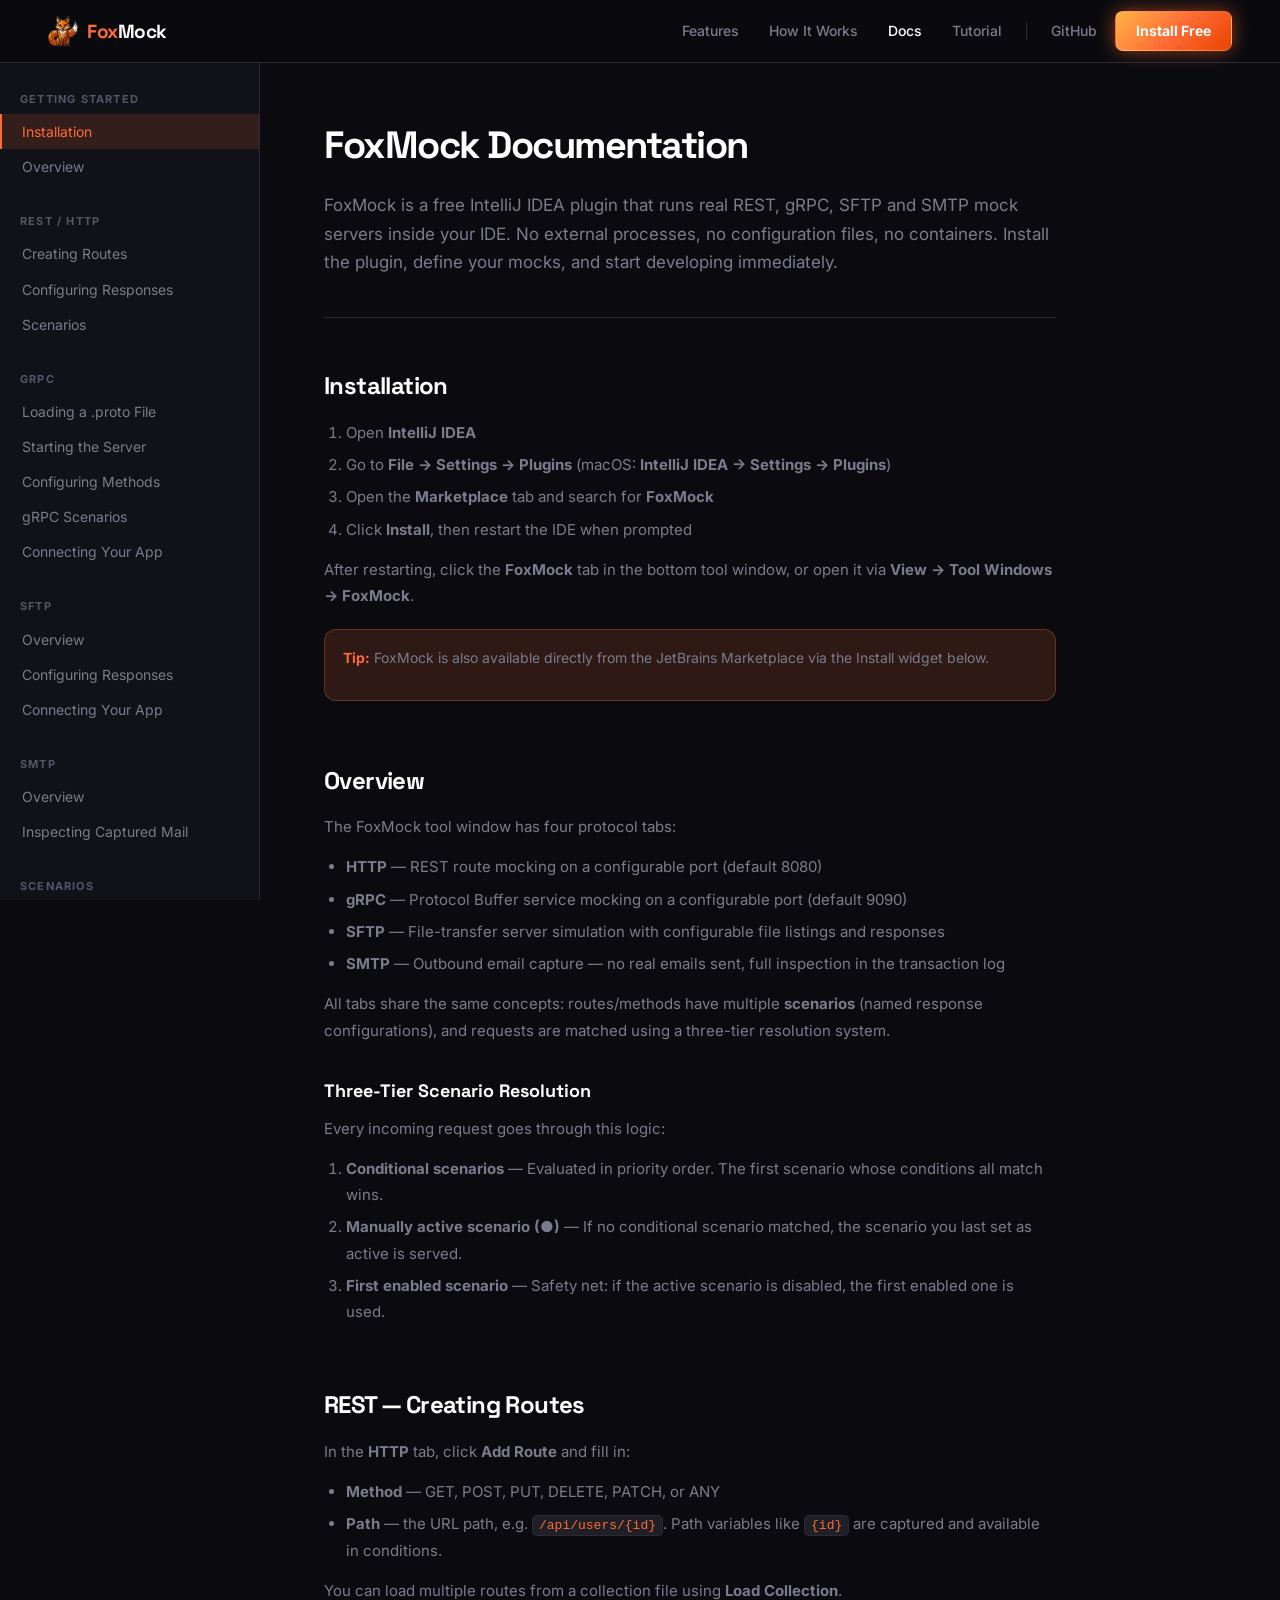
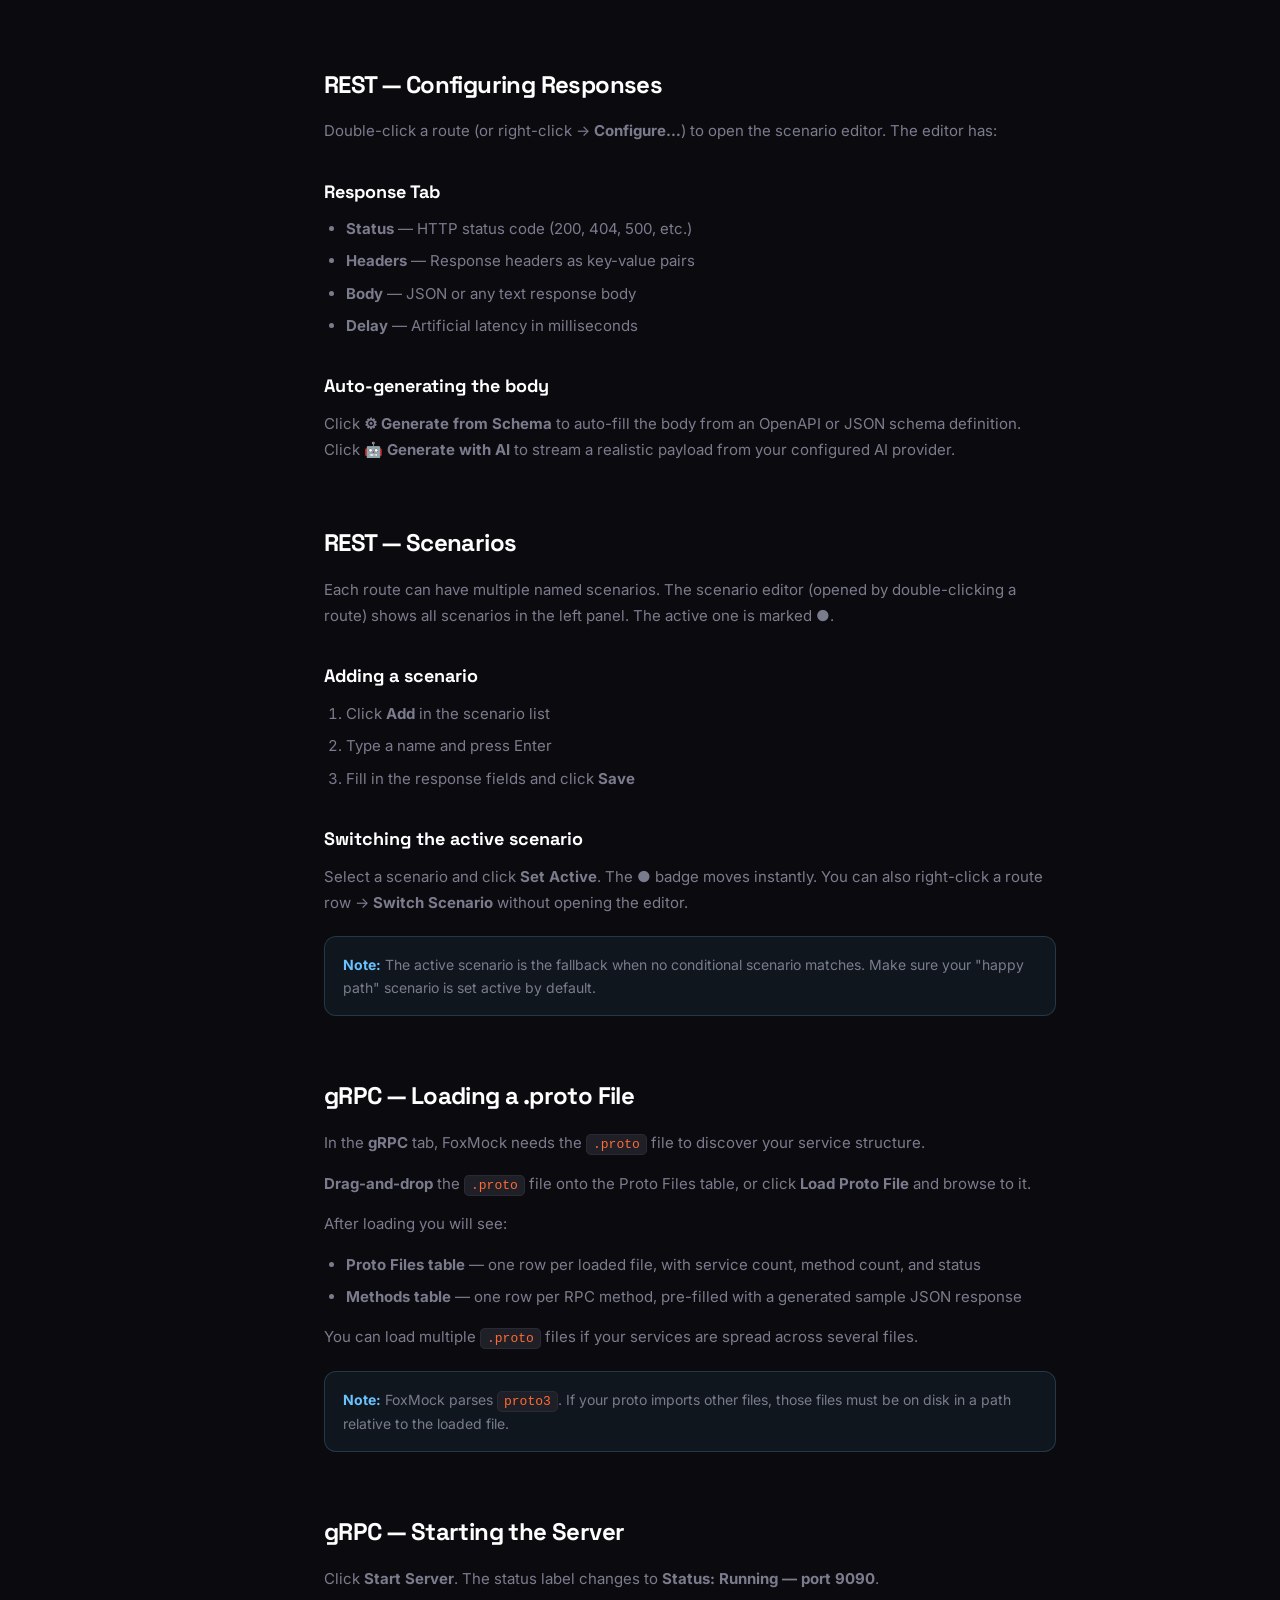
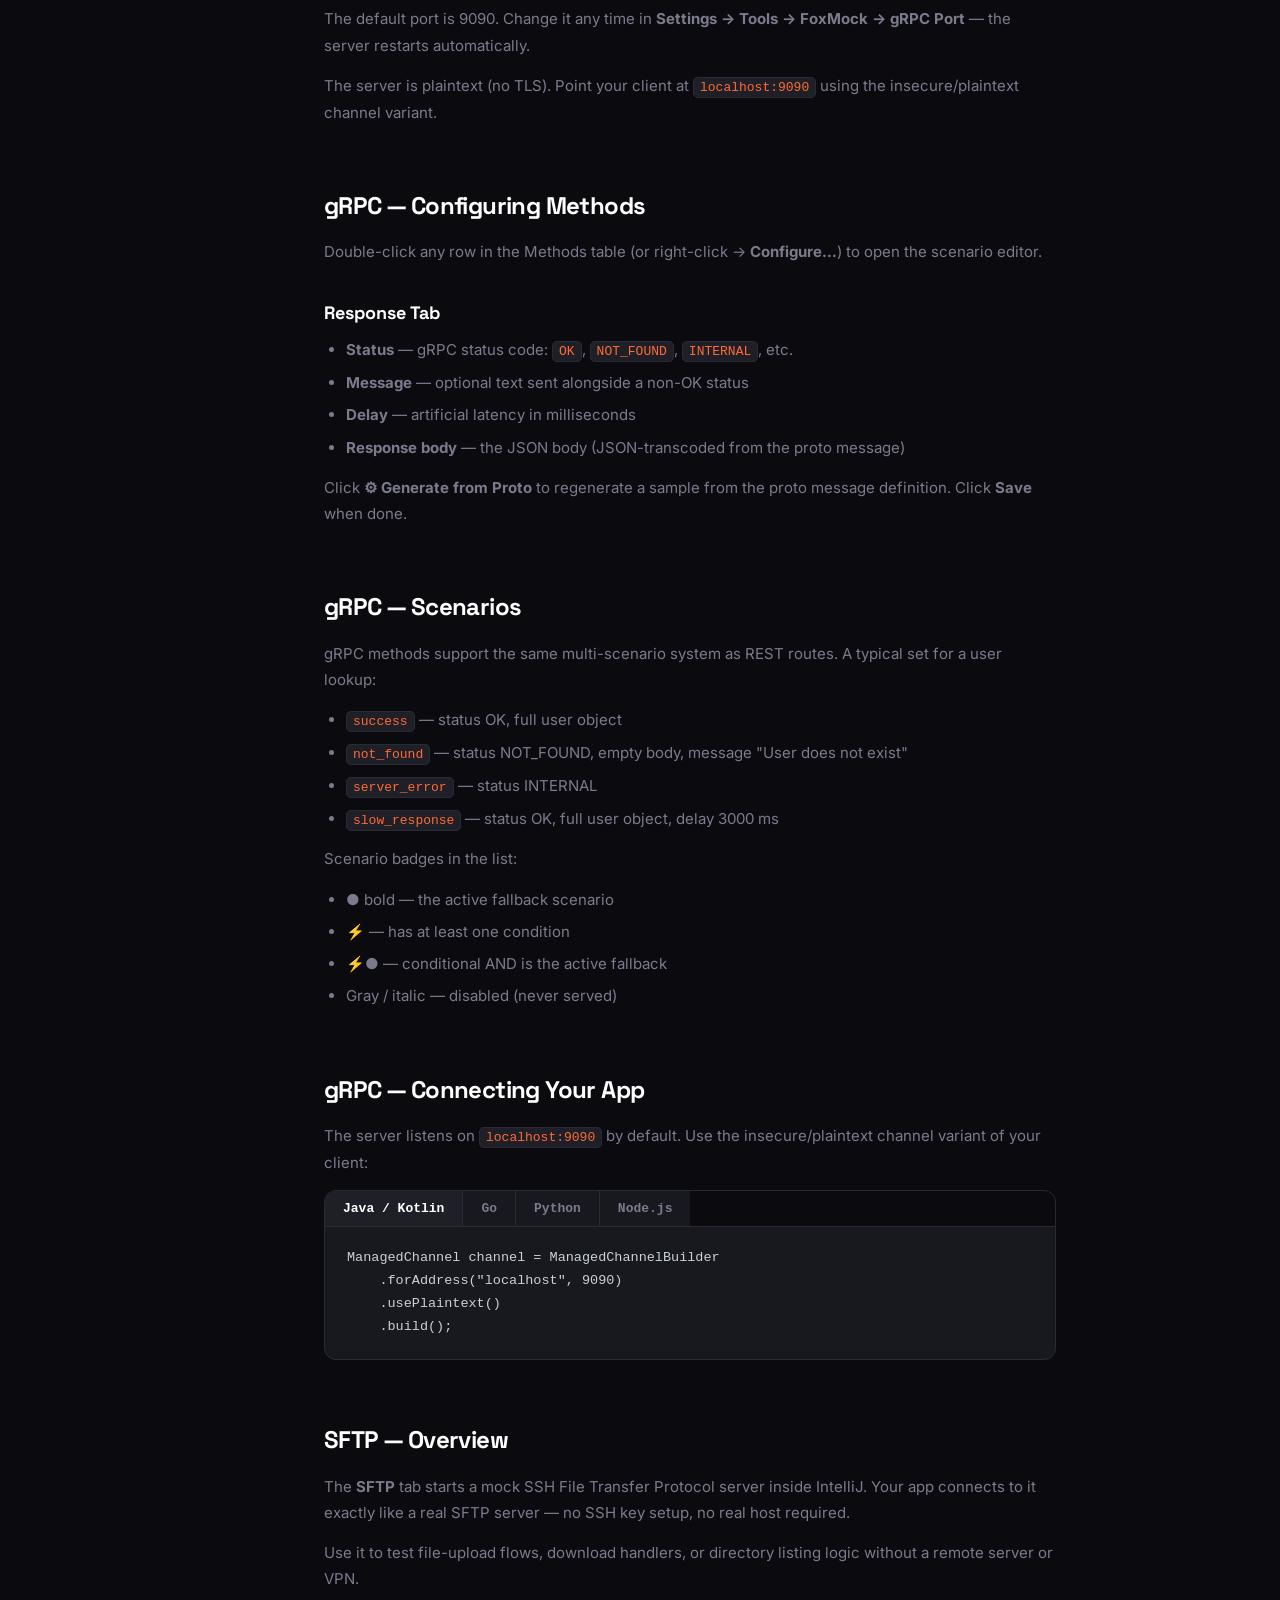
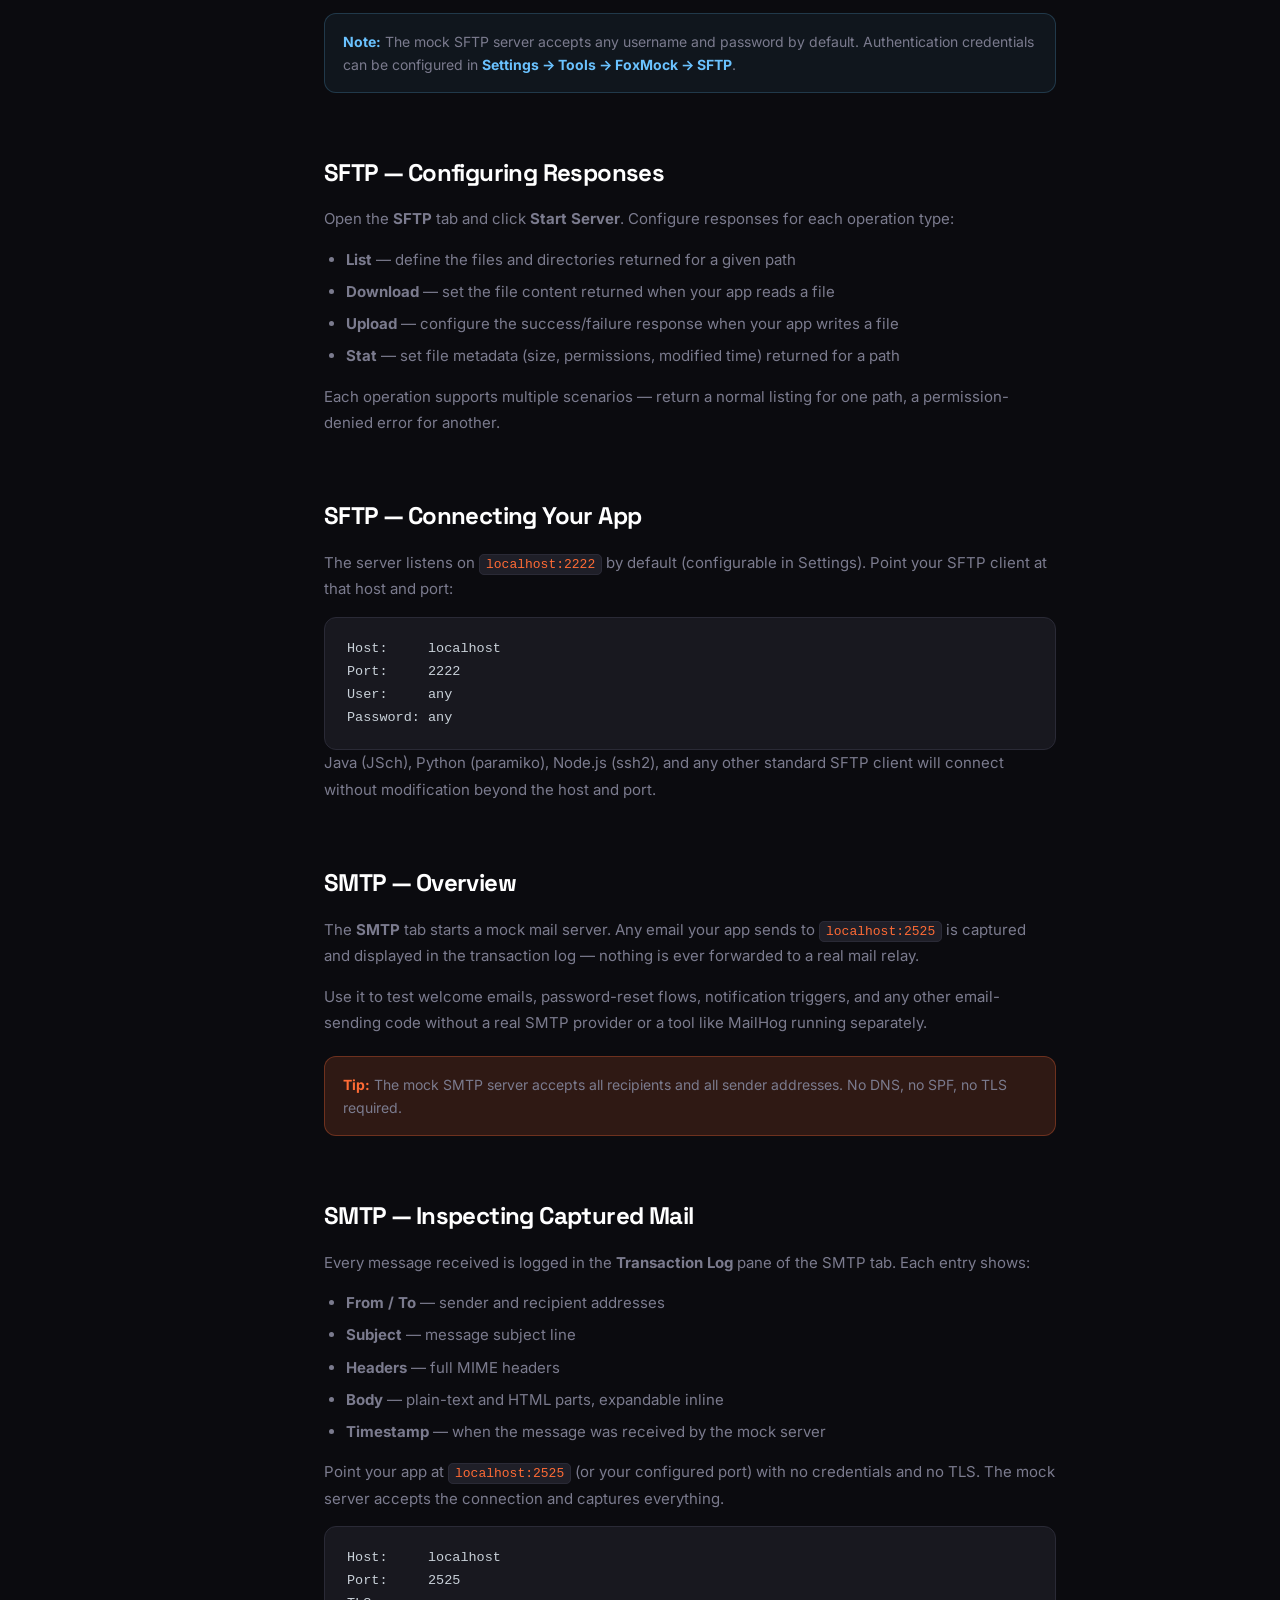
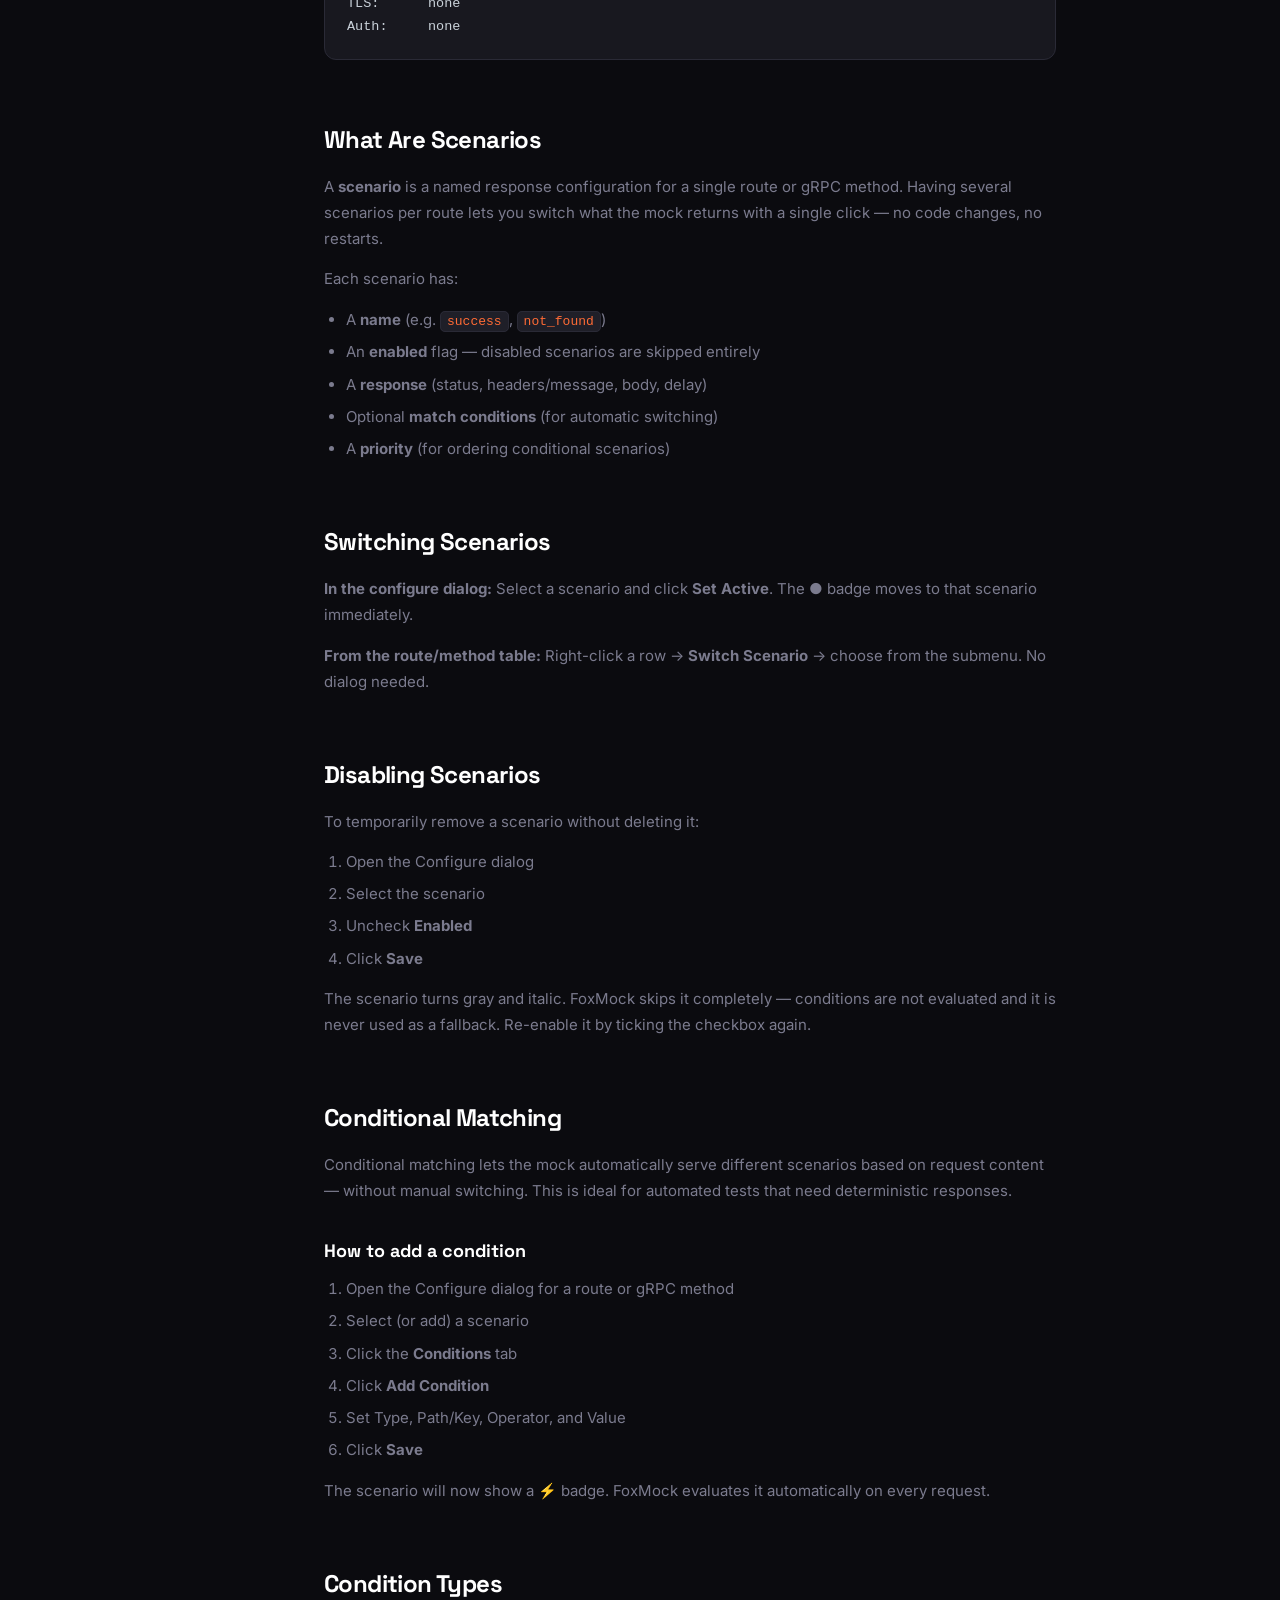
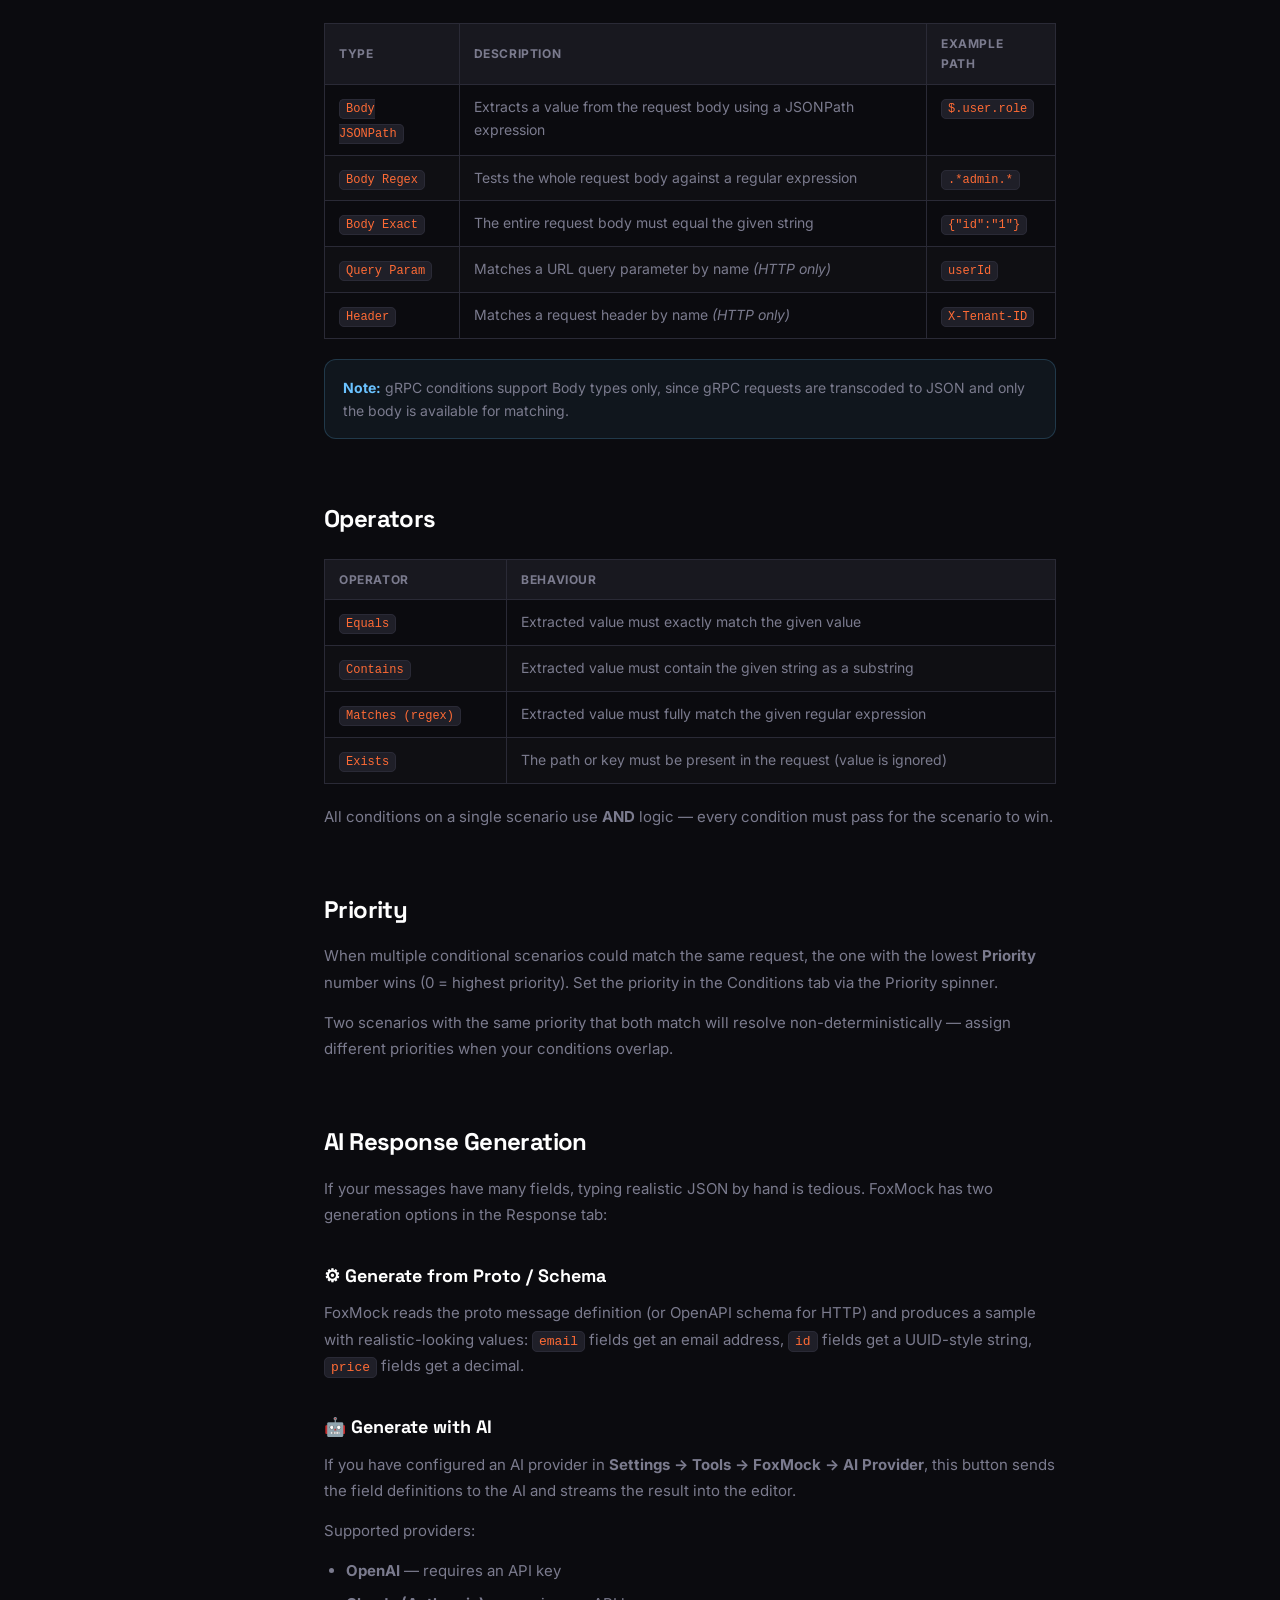
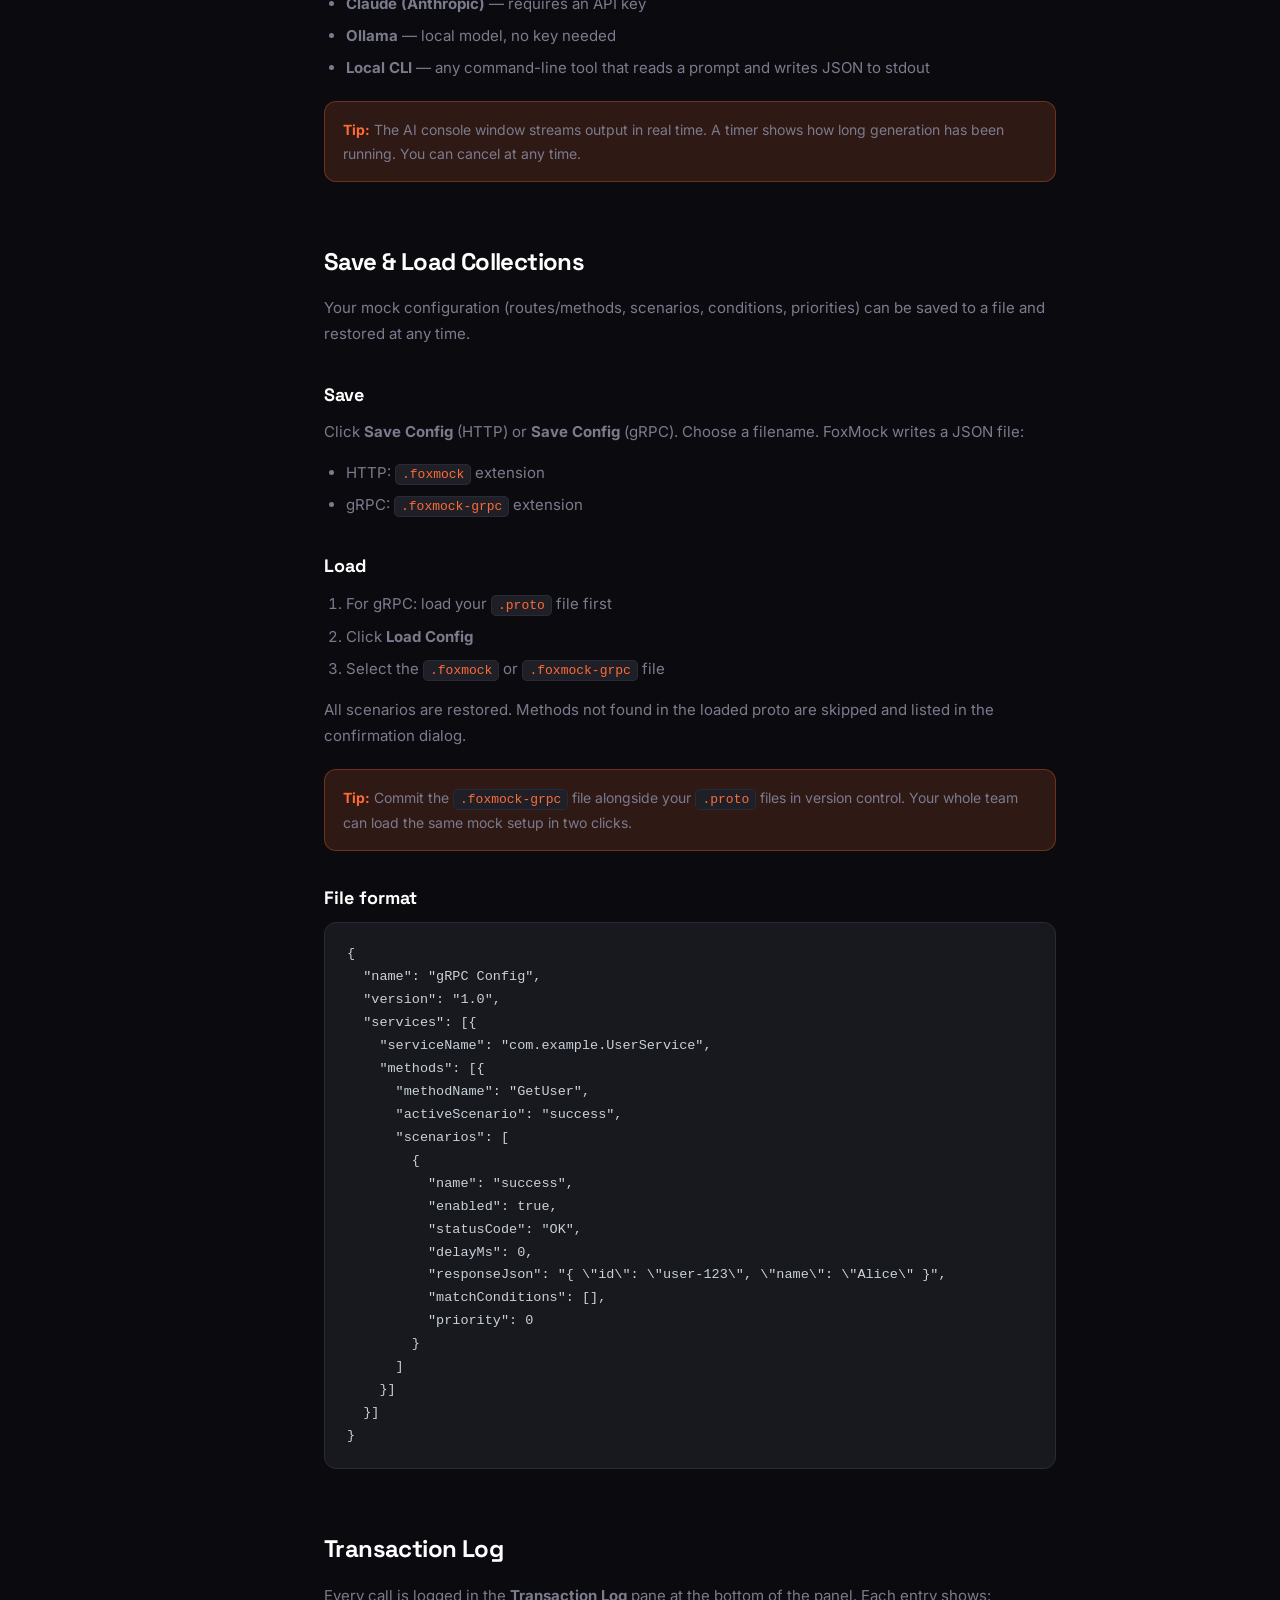
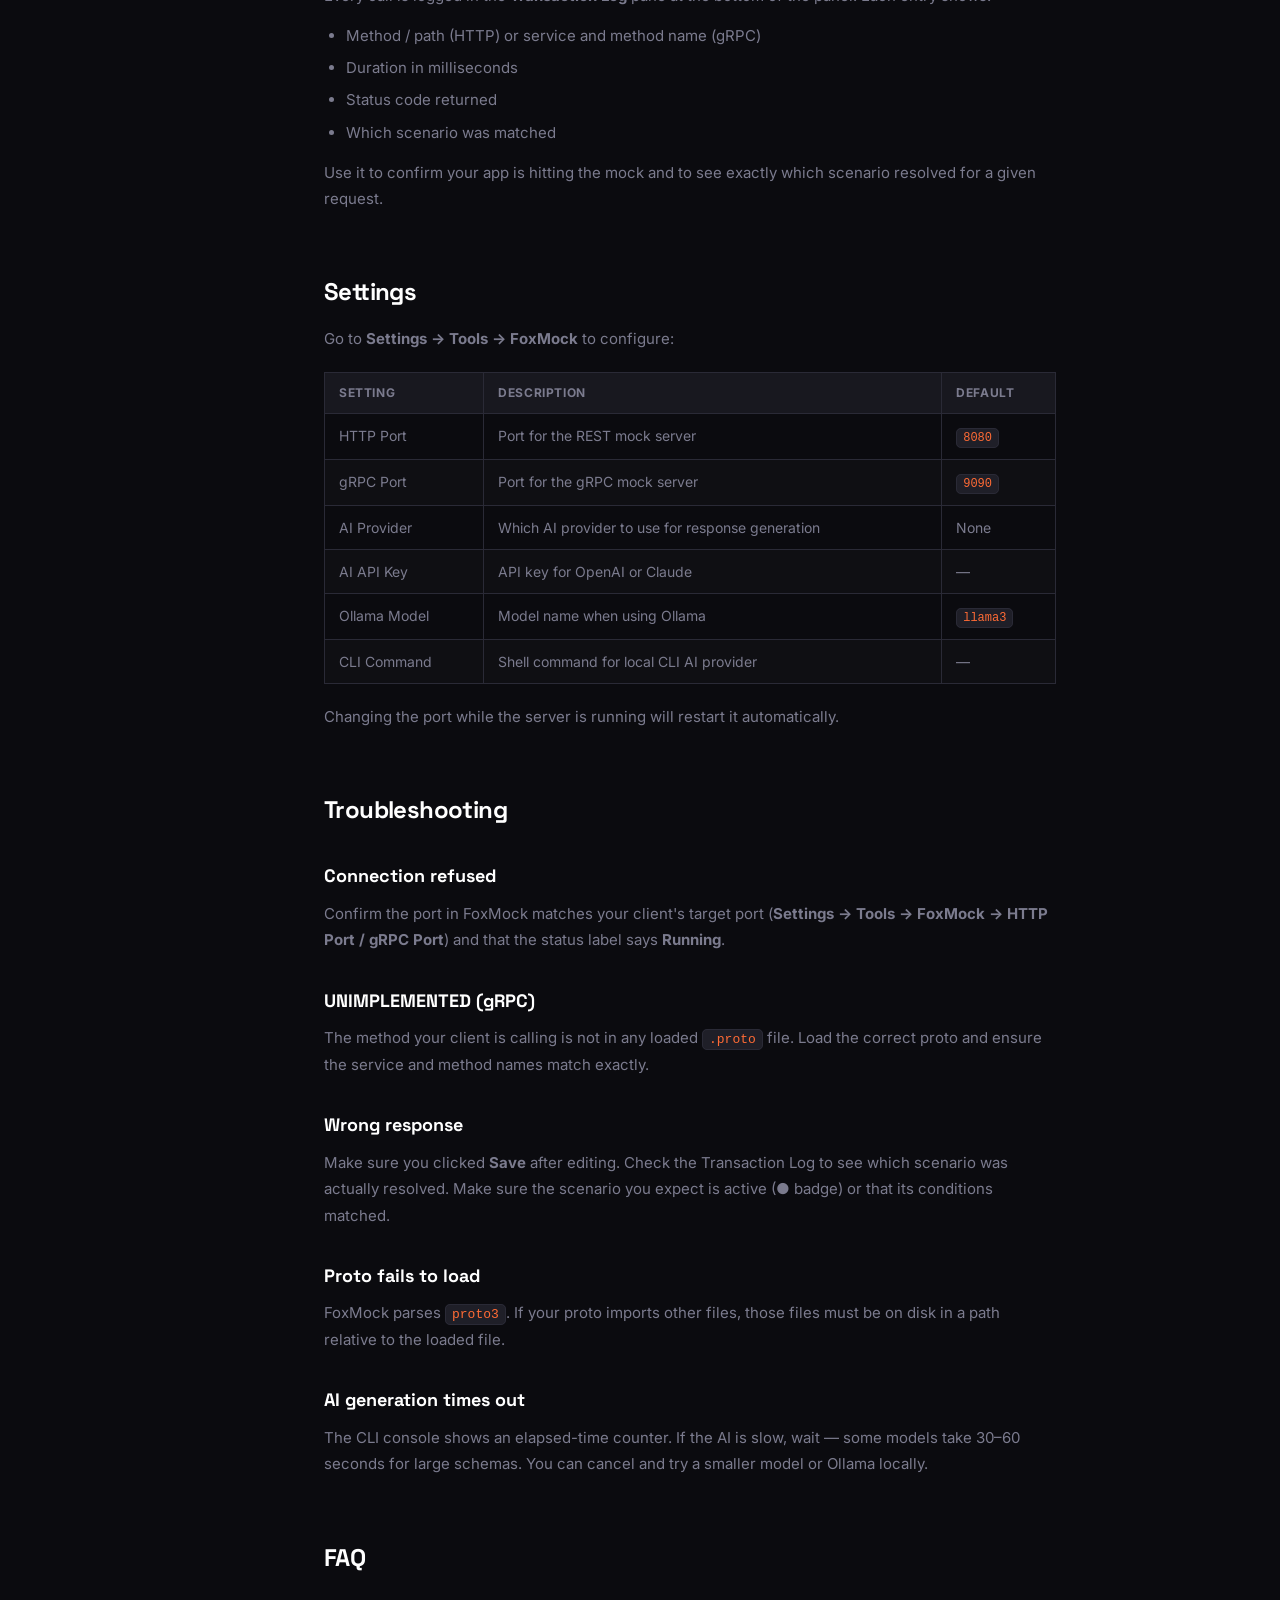
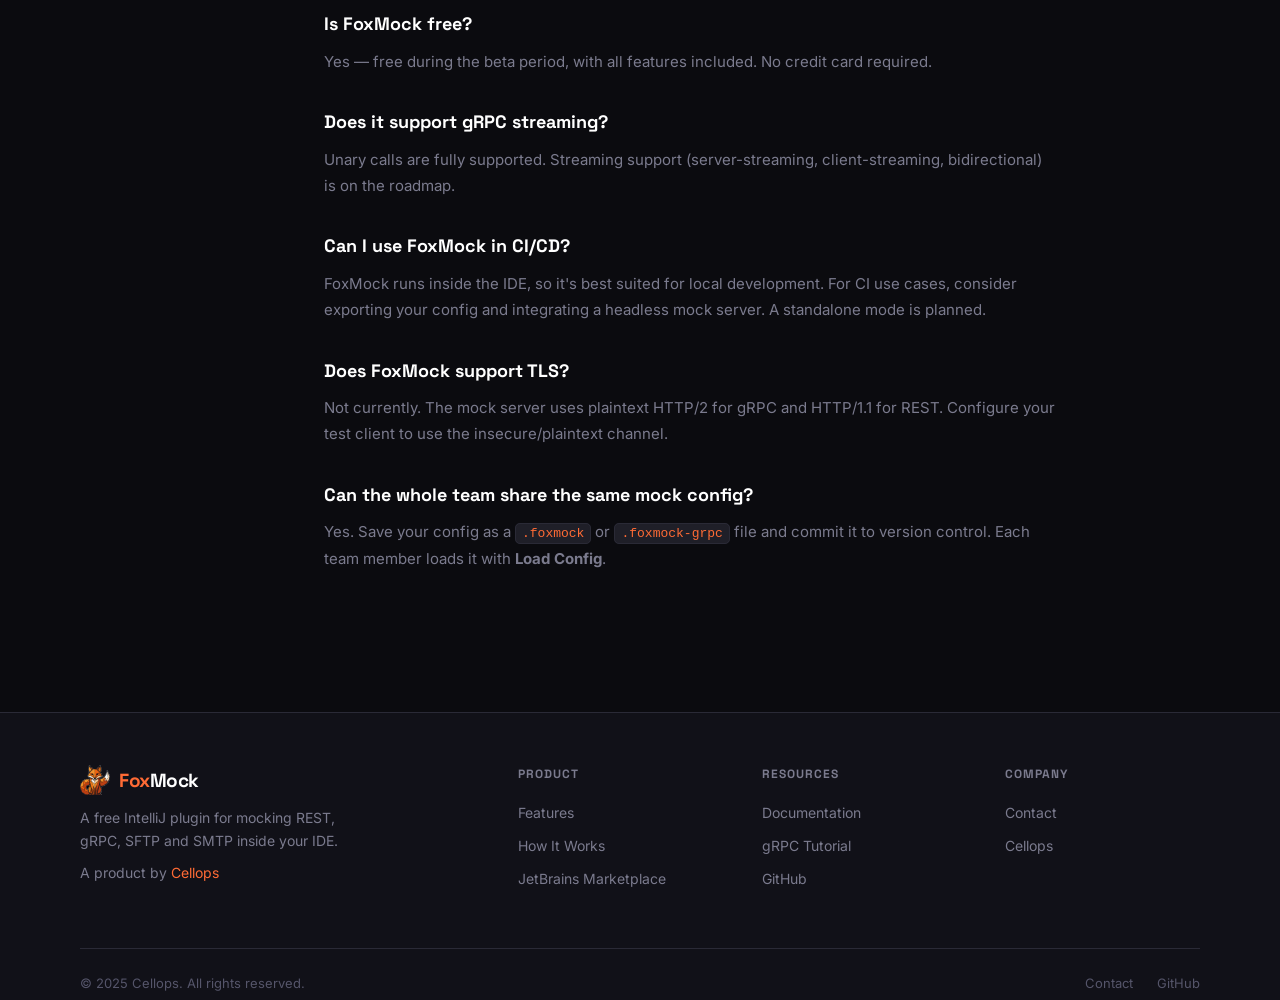
==== docs/docs.html @ c3206ee2 "Index.html" ====
<!DOCTYPE html>
<html lang="en">
<head>
  <meta charset="UTF-8" />
  <meta name="viewport" content="width=device-width, initial-scale=1.0" />
  <title>Documentation — FoxMock</title>
  <meta name="description" content="FoxMock documentation: REST, gRPC, SFTP and SMTP mocking, scenarios, conditional matching, AI generation, and save/load collections." />
  <link rel="preconnect" href="https://fonts.googleapis.com" />
  <link rel="preconnect" href="https://fonts.gstatic.com" crossorigin />
  <link href="https://fonts.googleapis.com/css2?family=Inter:ital,opsz,wght@0,14..32,400;0,14..32,500;0,14..32,600;0,14..32,700;0,14..32,800&family=Space+Grotesk:wght@500;600;700&display=swap" rel="stylesheet" />
  <!-- Canonical -->
  <link rel="canonical" href="https://fox-mock.com/docs.html" />

  <!-- Open Graph -->
  <meta property="og:type" content="website" />
  <meta property="og:site_name" content="FoxMock" />
  <meta property="og:title" content="Documentation — FoxMock" />
  <meta property="og:description" content="FoxMock documentation: REST, gRPC, SFTP and SMTP mocking, scenarios, conditional matching, AI generation, and save/load collections." />
  <meta property="og:url" content="https://fox-mock.com/docs.html" />
  <meta property="og:image" content="https://fox-mock.com/og-image.png" />
  <meta property="og:image:width" content="1200" />
  <meta property="og:image:height" content="630" />
  <meta property="og:image:alt" content="FoxMock Documentation" />

  <!-- Twitter Card -->
  <meta name="twitter:card" content="summary_large_image" />
  <meta name="twitter:title" content="Documentation — FoxMock" />
  <meta name="twitter:description" content="FoxMock documentation: REST, gRPC, SFTP and SMTP mocking, scenarios, conditional matching, AI generation, and save/load collections." />
  <meta name="twitter:image" content="https://fox-mock.com/og-image.png" />

  <!-- Extra SEO -->
  <meta name="robots" content="index, follow" />
  <meta name="author" content="Cellops" />
  <meta name="theme-color" content="#0B0B0F" />

  <!-- JSON-LD: WebPage + BreadcrumbList -->
  <script type="application/ld+json">
  {
    "@context": "https://schema.org",
    "@type": "WebPage",
    "name": "FoxMock Documentation",
    "url": "https://fox-mock.com/docs.html",
    "description": "FoxMock documentation: REST, gRPC, SFTP and SMTP mocking inside IntelliJ IDEA.",
    "breadcrumb": {
      "@type": "BreadcrumbList",
      "itemListElement": [
        { "@type": "ListItem", "position": 1, "name": "Home", "item": "https://fox-mock.com/" },
        { "@type": "ListItem", "position": 2, "name": "Documentation", "item": "https://fox-mock.com/docs.html" }
      ]
    }
  }
  </script>

  <link rel="stylesheet" href="style.css" />
  <script src="https://plugins.jetbrains.com/assets/scripts/mp-widget.js"></script>
</head>

<body>

<!-- NAVIGATION -->
<nav>
  <div class="nav-inner">
    <a href="index.html" class="logo">
      <img src="foxmock-logo.svg" alt="FoxMock" class="logo-icon" />
      <span class="logo-wordmark"><span class="logo-fox">Fox</span><span class="logo-mock">Mock</span></span>
    </a>
    <div class="nav-links">
      <a href="index.html#features">Features</a>
      <a href="index.html#how-it-works">How It Works</a>
      <a href="docs.html" class="active">Docs</a>
      <a href="tutorial.html">Tutorial</a>
      <div class="nav-sep"></div>
      <a href="https://github.com/YOUR_GITHUB/foxmock" target="_blank">GitHub</a>
      <a href="https://plugins.jetbrains.com/plugin/31488" target="_blank" class="btn-nav">Install Free</a>
    </div>
    <button class="nav-mobile-btn" id="nav-mobile-btn" aria-label="Open menu" aria-expanded="false">
      <span class="hamburger-line"></span>
      <span class="hamburger-line"></span>
      <span class="hamburger-line"></span>
    </button>
  </div>
  <div class="nav-mobile-menu" id="nav-mobile-menu">
    <a href="index.html#features">Features</a>
    <a href="index.html#how-it-works">How It Works</a>
    <a href="docs.html" class="active">Docs</a>
    <a href="tutorial.html">Tutorial</a>
    <a href="https://github.com/YOUR_GITHUB/foxmock" target="_blank">GitHub</a>
    <a href="https://plugins.jetbrains.com/plugin/31488" target="_blank" class="btn-mobile-install">Install Free</a>
  </div>
</nav>

<!-- DOCS LAYOUT -->
<div class="docs-layout">

  <!-- SIDEBAR -->
  <aside class="docs-sidebar">
    <div class="sidebar-group">
      <div class="sidebar-group-label">Getting Started</div>
      <a href="#installation" class="active">Installation</a>
      <a href="#overview">Overview</a>
    </div>

    <div class="sidebar-group">
      <div class="sidebar-group-label">REST / HTTP</div>
      <a href="#rest-create">Creating Routes</a>
      <a href="#rest-response">Configuring Responses</a>
      <a href="#rest-scenarios">Scenarios</a>
    </div>

    <div class="sidebar-group">
      <div class="sidebar-group-label">gRPC</div>
      <a href="#grpc-proto">Loading a .proto File</a>
      <a href="#grpc-server">Starting the Server</a>
      <a href="#grpc-configure">Configuring Methods</a>
      <a href="#grpc-scenarios">gRPC Scenarios</a>
      <a href="#grpc-connect">Connecting Your App</a>
    </div>

    <div class="sidebar-group">
      <div class="sidebar-group-label">SFTP</div>
      <a href="#sftp-overview">Overview</a>
      <a href="#sftp-configure">Configuring Responses</a>
      <a href="#sftp-connect">Connecting Your App</a>
    </div>

    <div class="sidebar-group">
      <div class="sidebar-group-label">SMTP</div>
      <a href="#smtp-overview">Overview</a>
      <a href="#smtp-inspect">Inspecting Captured Mail</a>
    </div>

    <div class="sidebar-group">
      <div class="sidebar-group-label">Scenarios</div>
      <a href="#scenarios">What Are Scenarios</a>
      <a href="#scenarios-switch">Switching Scenarios</a>
      <a href="#scenarios-disable">Disabling Scenarios</a>
    </div>

    <div class="sidebar-group">
      <div class="sidebar-group-label">Conditions</div>
      <a href="#conditions">Conditional Matching</a>
      <a href="#conditions-types">Condition Types</a>
      <a href="#conditions-operators">Operators</a>
      <a href="#conditions-priority">Priority</a>
    </div>

    <div class="sidebar-group">
      <div class="sidebar-group-label">Advanced</div>
      <a href="#ai-generation">AI Response Generation</a>
      <a href="#collections">Save &amp; Load Collections</a>
      <a href="#transaction-log">Transaction Log</a>
      <a href="#settings">Settings</a>
    </div>

    <div class="sidebar-group">
      <div class="sidebar-group-label">Reference</div>
      <a href="#troubleshooting">Troubleshooting</a>
      <a href="#faq">FAQ</a>
    </div>
  </aside>

  <!-- CONTENT -->
  <main class="docs-content">

    <h1>FoxMock Documentation</h1>
    <p class="doc-intro">
      FoxMock is a free IntelliJ IDEA plugin that runs real REST, gRPC, SFTP and SMTP mock servers inside your IDE.
      No external processes, no configuration files, no containers.
      Install the plugin, define your mocks, and start developing immediately.
    </p>

    <!-- ── INSTALLATION ───────────────────────────────────────── -->
    <div id="installation" class="doc-section">
      <h2>Installation</h2>

      <ol>
        <li>Open <strong>IntelliJ IDEA</strong></li>
        <li>Go to <strong>File → Settings → Plugins</strong> (macOS: <strong>IntelliJ IDEA → Settings → Plugins</strong>)</li>
        <li>Open the <strong>Marketplace</strong> tab and search for <strong>FoxMock</strong></li>
        <li>Click <strong>Install</strong>, then restart the IDE when prompted</li>
      </ol>

      <p>After restarting, click the <strong>FoxMock</strong> tab in the bottom tool window, or open it via <strong>View → Tool Windows → FoxMock</strong>.</p>

      <div class="tip-box">
        <strong>Tip:</strong> FoxMock is also available directly from the JetBrains Marketplace via the Install widget below.
        <div style="margin-top:14px;"><div id="docs-install-widget"></div></div>
      </div>
    </div>

    <!-- ── OVERVIEW ───────────────────────────────────────────── -->
    <div id="overview" class="doc-section">
      <h2>Overview</h2>
      <p>The FoxMock tool window has four protocol tabs:</p>
      <ul>
        <li><strong>HTTP</strong> — REST route mocking on a configurable port (default 8080)</li>
        <li><strong>gRPC</strong> — Protocol Buffer service mocking on a configurable port (default 9090)</li>
        <li><strong>SFTP</strong> — File-transfer server simulation with configurable file listings and responses</li>
        <li><strong>SMTP</strong> — Outbound email capture — no real emails sent, full inspection in the transaction log</li>
      </ul>
      <p>All tabs share the same concepts: routes/methods have multiple <strong>scenarios</strong> (named response configurations), and requests are matched using a three-tier resolution system.</p>

      <h3>Three-Tier Scenario Resolution</h3>
      <p>Every incoming request goes through this logic:</p>
      <ol>
        <li><strong>Conditional scenarios</strong> — Evaluated in priority order. The first scenario whose conditions all match wins.</li>
        <li><strong>Manually active scenario (●)</strong> — If no conditional scenario matched, the scenario you last set as active is served.</li>
        <li><strong>First enabled scenario</strong> — Safety net: if the active scenario is disabled, the first enabled one is used.</li>
      </ol>
    </div>

    <!-- ── REST: CREATING ROUTES ─────────────────────────────── -->
    <div id="rest-create" class="doc-section">
      <h2>REST — Creating Routes</h2>
      <p>In the <strong>HTTP</strong> tab, click <strong>Add Route</strong> and fill in:</p>
      <ul>
        <li><strong>Method</strong> — GET, POST, PUT, DELETE, PATCH, or ANY</li>
        <li><strong>Path</strong> — the URL path, e.g. <code>/api/users/{id}</code>. Path variables like <code>{id}</code> are captured and available in conditions.</li>
      </ul>
      <p>You can load multiple routes from a collection file using <strong>Load Collection</strong>.</p>
    </div>

    <!-- ── REST: RESPONSES ───────────────────────────────────── -->
    <div id="rest-response" class="doc-section">
      <h2>REST — Configuring Responses</h2>
      <p>Double-click a route (or right-click → <strong>Configure…</strong>) to open the scenario editor. The editor has:</p>

      <h3>Response Tab</h3>
      <ul>
        <li><strong>Status</strong> — HTTP status code (200, 404, 500, etc.)</li>
        <li><strong>Headers</strong> — Response headers as key-value pairs</li>
        <li><strong>Body</strong> — JSON or any text response body</li>
        <li><strong>Delay</strong> — Artificial latency in milliseconds</li>
      </ul>

      <h3>Auto-generating the body</h3>
      <p>
        Click <strong>⚙ Generate from Schema</strong> to auto-fill the body from an OpenAPI or JSON schema definition.
        Click <strong>🤖 Generate with AI</strong> to stream a realistic payload from your configured AI provider.
      </p>
    </div>

    <!-- ── REST: SCENARIOS ───────────────────────────────────── -->
    <div id="rest-scenarios" class="doc-section">
      <h2>REST — Scenarios</h2>
      <p>
        Each route can have multiple named scenarios. The scenario editor (opened by double-clicking a route) shows
        all scenarios in the left panel. The active one is marked <strong>●</strong>.
      </p>

      <h3>Adding a scenario</h3>
      <ol>
        <li>Click <strong>Add</strong> in the scenario list</li>
        <li>Type a name and press Enter</li>
        <li>Fill in the response fields and click <strong>Save</strong></li>
      </ol>

      <h3>Switching the active scenario</h3>
      <p>Select a scenario and click <strong>Set Active</strong>. The <strong>●</strong> badge moves instantly.
      You can also right-click a route row → <strong>Switch Scenario</strong> without opening the editor.</p>

      <div class="note-box">
        <strong>Note:</strong> The active scenario is the fallback when no conditional scenario matches.
        Make sure your "happy path" scenario is set active by default.
      </div>
    </div>

    <!-- ── gRPC: LOADING PROTO ───────────────────────────────── -->
    <div id="grpc-proto" class="doc-section">
      <h2>gRPC — Loading a .proto File</h2>
      <p>In the <strong>gRPC</strong> tab, FoxMock needs the <code>.proto</code> file to discover your service structure.</p>
      <p><strong>Drag-and-drop</strong> the <code>.proto</code> file onto the Proto Files table, or click <strong>Load Proto File</strong> and browse to it.</p>
      <p>After loading you will see:</p>
      <ul>
        <li><strong>Proto Files table</strong> — one row per loaded file, with service count, method count, and status</li>
        <li><strong>Methods table</strong> — one row per RPC method, pre-filled with a generated sample JSON response</li>
      </ul>
      <p>You can load multiple <code>.proto</code> files if your services are spread across several files.</p>

      <div class="note-box">
        <strong>Note:</strong> FoxMock parses <code>proto3</code>. If your proto imports other files, those files must be on disk in a path relative to the loaded file.
      </div>
    </div>

    <!-- ── gRPC: SERVER ──────────────────────────────────────── -->
    <div id="grpc-server" class="doc-section">
      <h2>gRPC — Starting the Server</h2>
      <p>Click <strong>Start Server</strong>. The status label changes to <strong>Status: Running — port 9090</strong>.</p>
      <p>The default port is 9090. Change it any time in <strong>Settings → Tools → FoxMock → gRPC Port</strong> — the server restarts automatically.</p>
      <p>The server is plaintext (no TLS). Point your client at <code>localhost:9090</code> using the insecure/plaintext channel variant.</p>
    </div>

    <!-- ── gRPC: CONFIGURE ───────────────────────────────────── -->
    <div id="grpc-configure" class="doc-section">
      <h2>gRPC — Configuring Methods</h2>
      <p>Double-click any row in the Methods table (or right-click → <strong>Configure…</strong>) to open the scenario editor.</p>

      <h3>Response Tab</h3>
      <ul>
        <li><strong>Status</strong> — gRPC status code: <code>OK</code>, <code>NOT_FOUND</code>, <code>INTERNAL</code>, etc.</li>
        <li><strong>Message</strong> — optional text sent alongside a non-OK status</li>
        <li><strong>Delay</strong> — artificial latency in milliseconds</li>
        <li><strong>Response body</strong> — the JSON body (JSON-transcoded from the proto message)</li>
      </ul>

      <p>Click <strong>⚙ Generate from Proto</strong> to regenerate a sample from the proto message definition. Click <strong>Save</strong> when done.</p>
    </div>

    <!-- ── gRPC: SCENARIOS ───────────────────────────────────── -->
    <div id="grpc-scenarios" class="doc-section">
      <h2>gRPC — Scenarios</h2>
      <p>gRPC methods support the same multi-scenario system as REST routes. A typical set for a user lookup:</p>
      <ul>
        <li><code>success</code> — status OK, full user object</li>
        <li><code>not_found</code> — status NOT_FOUND, empty body, message "User does not exist"</li>
        <li><code>server_error</code> — status INTERNAL</li>
        <li><code>slow_response</code> — status OK, full user object, delay 3000 ms</li>
      </ul>

      <p>Scenario badges in the list:</p>
      <ul>
        <li><strong>●</strong> bold — the active fallback scenario</li>
        <li><strong>⚡</strong> — has at least one condition</li>
        <li><strong>⚡●</strong> — conditional AND is the active fallback</li>
        <li>Gray / italic — disabled (never served)</li>
      </ul>
    </div>

    <!-- ── gRPC: CONNECT ─────────────────────────────────────── -->
    <div id="grpc-connect" class="doc-section">
      <h2>gRPC — Connecting Your App</h2>
      <p>The server listens on <code>localhost:9090</code> by default. Use the insecure/plaintext channel variant of your client:</p>

      <div class="tabs">
        <button class="tab-btn active" onclick="switchTab(event, 'tab-java')">Java / Kotlin</button>
        <button class="tab-btn" onclick="switchTab(event, 'tab-go')">Go</button>
        <button class="tab-btn" onclick="switchTab(event, 'tab-python')">Python</button>
        <button class="tab-btn" onclick="switchTab(event, 'tab-node')">Node.js</button>
      </div>

      <div id="tab-java" class="tab-panel active">
<pre>ManagedChannel channel = ManagedChannelBuilder
    .forAddress("localhost", 9090)
    .usePlaintext()
    .build();</pre>
      </div>
      <div id="tab-go" class="tab-panel">
<pre>conn, _ := grpc.Dial("localhost:9090", grpc.WithInsecure())</pre>
      </div>
      <div id="tab-python" class="tab-panel">
<pre>channel = grpc.insecure_channel("localhost:9090")</pre>
      </div>
      <div id="tab-node" class="tab-panel">
<pre>const client = new UserServiceClient(
  "localhost:9090",
  grpc.credentials.createInsecure()
);</pre>
      </div>
    </div>

    <!-- ── SFTP: OVERVIEW ────────────────────────────────────── -->
    <div id="sftp-overview" class="doc-section">
      <h2>SFTP — Overview</h2>
      <p>The <strong>SFTP</strong> tab starts a mock SSH File Transfer Protocol server inside IntelliJ. Your app connects to it exactly like a real SFTP server — no SSH key setup, no real host required.</p>
      <p>Use it to test file-upload flows, download handlers, or directory listing logic without a remote server or VPN.</p>
      <div class="note-box">
        <strong>Note:</strong> The mock SFTP server accepts any username and password by default. Authentication credentials can be configured in <strong>Settings → Tools → FoxMock → SFTP</strong>.
      </div>
    </div>

    <!-- ── SFTP: CONFIGURING RESPONSES ───────────────────────── -->
    <div id="sftp-configure" class="doc-section">
      <h2>SFTP — Configuring Responses</h2>
      <p>Open the <strong>SFTP</strong> tab and click <strong>Start Server</strong>. Configure responses for each operation type:</p>
      <ul>
        <li><strong>List</strong> — define the files and directories returned for a given path</li>
        <li><strong>Download</strong> — set the file content returned when your app reads a file</li>
        <li><strong>Upload</strong> — configure the success/failure response when your app writes a file</li>
        <li><strong>Stat</strong> — set file metadata (size, permissions, modified time) returned for a path</li>
      </ul>
      <p>Each operation supports multiple scenarios — return a normal listing for one path, a permission-denied error for another.</p>
    </div>

    <!-- ── SFTP: CONNECTING ───────────────────────────────────── -->
    <div id="sftp-connect" class="doc-section">
      <h2>SFTP — Connecting Your App</h2>
      <p>The server listens on <code>localhost:2222</code> by default (configurable in Settings). Point your SFTP client at that host and port:</p>
      <pre>Host:     localhost
Port:     2222
User:     any
Password: any</pre>
      <p>Java (JSch), Python (paramiko), Node.js (ssh2), and any other standard SFTP client will connect without modification beyond the host and port.</p>
    </div>

    <!-- ── SMTP: OVERVIEW ─────────────────────────────────────── -->
    <div id="smtp-overview" class="doc-section">
      <h2>SMTP — Overview</h2>
      <p>The <strong>SMTP</strong> tab starts a mock mail server. Any email your app sends to <code>localhost:2525</code> is captured and displayed in the transaction log — nothing is ever forwarded to a real mail relay.</p>
      <p>Use it to test welcome emails, password-reset flows, notification triggers, and any other email-sending code without a real SMTP provider or a tool like MailHog running separately.</p>
      <div class="tip-box">
        <strong>Tip:</strong> The mock SMTP server accepts all recipients and all sender addresses. No DNS, no SPF, no TLS required.
      </div>
    </div>

    <!-- ── SMTP: INSPECTING MAIL ─────────────────────────────── -->
    <div id="smtp-inspect" class="doc-section">
      <h2>SMTP — Inspecting Captured Mail</h2>
      <p>Every message received is logged in the <strong>Transaction Log</strong> pane of the SMTP tab. Each entry shows:</p>
      <ul>
        <li><strong>From / To</strong> — sender and recipient addresses</li>
        <li><strong>Subject</strong> — message subject line</li>
        <li><strong>Headers</strong> — full MIME headers</li>
        <li><strong>Body</strong> — plain-text and HTML parts, expandable inline</li>
        <li><strong>Timestamp</strong> — when the message was received by the mock server</li>
      </ul>
      <p>Point your app at <code>localhost:2525</code> (or your configured port) with no credentials and no TLS. The mock server accepts the connection and captures everything.</p>
      <pre>Host:     localhost
Port:     2525
TLS:      none
Auth:     none</pre>
    </div>

    <!-- ── SCENARIOS ─────────────────────────────────────────── -->
    <div id="scenarios" class="doc-section">
      <h2>What Are Scenarios</h2>
      <p>
        A <strong>scenario</strong> is a named response configuration for a single route or gRPC method.
        Having several scenarios per route lets you switch what the mock returns with a single click —
        no code changes, no restarts.
      </p>
      <p>Each scenario has:</p>
      <ul>
        <li>A <strong>name</strong> (e.g. <code>success</code>, <code>not_found</code>)</li>
        <li>An <strong>enabled</strong> flag — disabled scenarios are skipped entirely</li>
        <li>A <strong>response</strong> (status, headers/message, body, delay)</li>
        <li>Optional <strong>match conditions</strong> (for automatic switching)</li>
        <li>A <strong>priority</strong> (for ordering conditional scenarios)</li>
      </ul>
    </div>

    <!-- ── SCENARIOS: SWITCH ─────────────────────────────────── -->
    <div id="scenarios-switch" class="doc-section">
      <h2>Switching Scenarios</h2>
      <p>
        <strong>In the configure dialog:</strong> Select a scenario and click <strong>Set Active</strong>.
        The <strong>●</strong> badge moves to that scenario immediately.
      </p>
      <p>
        <strong>From the route/method table:</strong> Right-click a row → <strong>Switch Scenario</strong>
        → choose from the submenu. No dialog needed.
      </p>
    </div>

    <!-- ── SCENARIOS: DISABLE ────────────────────────────────── -->
    <div id="scenarios-disable" class="doc-section">
      <h2>Disabling Scenarios</h2>
      <p>To temporarily remove a scenario without deleting it:</p>
      <ol>
        <li>Open the Configure dialog</li>
        <li>Select the scenario</li>
        <li>Uncheck <strong>Enabled</strong></li>
        <li>Click <strong>Save</strong></li>
      </ol>
      <p>The scenario turns gray and italic. FoxMock skips it completely — conditions are not evaluated and it
      is never used as a fallback. Re-enable it by ticking the checkbox again.</p>
    </div>

    <!-- ── CONDITIONS ────────────────────────────────────────── -->
    <div id="conditions" class="doc-section">
      <h2>Conditional Matching</h2>
      <p>
        Conditional matching lets the mock automatically serve different scenarios based on request content —
        without manual switching. This is ideal for automated tests that need deterministic responses.
      </p>

      <h3>How to add a condition</h3>
      <ol>
        <li>Open the Configure dialog for a route or gRPC method</li>
        <li>Select (or add) a scenario</li>
        <li>Click the <strong>Conditions</strong> tab</li>
        <li>Click <strong>Add Condition</strong></li>
        <li>Set Type, Path/Key, Operator, and Value</li>
        <li>Click <strong>Save</strong></li>
      </ol>

      <p>The scenario will now show a <strong>⚡</strong> badge. FoxMock evaluates it automatically on every request.</p>
    </div>

    <!-- ── CONDITIONS: TYPES ─────────────────────────────────── -->
    <div id="conditions-types" class="doc-section">
      <h2>Condition Types</h2>

      <table class="doc-table">
        <thead>
          <tr><th>Type</th><th>Description</th><th>Example path</th></tr>
        </thead>
        <tbody>
          <tr>
            <td><code>Body JSONPath</code></td>
            <td>Extracts a value from the request body using a JSONPath expression</td>
            <td><code>$.user.role</code></td>
          </tr>
          <tr>
            <td><code>Body Regex</code></td>
            <td>Tests the whole request body against a regular expression</td>
            <td><code>.*admin.*</code></td>
          </tr>
          <tr>
            <td><code>Body Exact</code></td>
            <td>The entire request body must equal the given string</td>
            <td><code>{"id":"1"}</code></td>
          </tr>
          <tr>
            <td><code>Query Param</code></td>
            <td>Matches a URL query parameter by name <em>(HTTP only)</em></td>
            <td><code>userId</code></td>
          </tr>
          <tr>
            <td><code>Header</code></td>
            <td>Matches a request header by name <em>(HTTP only)</em></td>
            <td><code>X-Tenant-ID</code></td>
          </tr>
        </tbody>
      </table>

      <div class="note-box">
        <strong>Note:</strong> gRPC conditions support Body types only, since gRPC requests are transcoded to JSON and only the body is available for matching.
      </div>
    </div>

    <!-- ── CONDITIONS: OPERATORS ─────────────────────────────── -->
    <div id="conditions-operators" class="doc-section">
      <h2>Operators</h2>

      <table class="doc-table">
        <thead>
          <tr><th>Operator</th><th>Behaviour</th></tr>
        </thead>
        <tbody>
          <tr><td><code>Equals</code></td><td>Extracted value must exactly match the given value</td></tr>
          <tr><td><code>Contains</code></td><td>Extracted value must contain the given string as a substring</td></tr>
          <tr><td><code>Matches (regex)</code></td><td>Extracted value must fully match the given regular expression</td></tr>
          <tr><td><code>Exists</code></td><td>The path or key must be present in the request (value is ignored)</td></tr>
        </tbody>
      </table>

      <p>All conditions on a single scenario use <strong>AND</strong> logic — every condition must pass for the scenario to win.</p>
    </div>

    <!-- ── CONDITIONS: PRIORITY ──────────────────────────────── -->
    <div id="conditions-priority" class="doc-section">
      <h2>Priority</h2>
      <p>
        When multiple conditional scenarios could match the same request, the one with the lowest <strong>Priority</strong>
        number wins (0 = highest priority). Set the priority in the Conditions tab via the Priority spinner.
      </p>
      <p>
        Two scenarios with the same priority that both match will resolve non-deterministically —
        assign different priorities when your conditions overlap.
      </p>
    </div>

    <!-- ── AI GENERATION ─────────────────────────────────────── -->
    <div id="ai-generation" class="doc-section">
      <h2>AI Response Generation</h2>
      <p>If your messages have many fields, typing realistic JSON by hand is tedious. FoxMock has two generation options in the Response tab:</p>

      <h3>⚙ Generate from Proto / Schema</h3>
      <p>FoxMock reads the proto message definition (or OpenAPI schema for HTTP) and produces a sample with realistic-looking values: <code>email</code> fields get an email address, <code>id</code> fields get a UUID-style string, <code>price</code> fields get a decimal.</p>

      <h3>🤖 Generate with AI</h3>
      <p>If you have configured an AI provider in <strong>Settings → Tools → FoxMock → AI Provider</strong>, this button sends the field definitions to the AI and streams the result into the editor.</p>

      <p>Supported providers:</p>
      <ul>
        <li><strong>OpenAI</strong> — requires an API key</li>
        <li><strong>Claude (Anthropic)</strong> — requires an API key</li>
        <li><strong>Ollama</strong> — local model, no key needed</li>
        <li><strong>Local CLI</strong> — any command-line tool that reads a prompt and writes JSON to stdout</li>
      </ul>

      <div class="tip-box">
        <strong>Tip:</strong> The AI console window streams output in real time. A timer shows how long generation has been running. You can cancel at any time.
      </div>
    </div>

    <!-- ── COLLECTIONS ────────────────────────────────────────── -->
    <div id="collections" class="doc-section">
      <h2>Save &amp; Load Collections</h2>
      <p>Your mock configuration (routes/methods, scenarios, conditions, priorities) can be saved to a file and restored at any time.</p>

      <h3>Save</h3>
      <p>Click <strong>Save Config</strong> (HTTP) or <strong>Save Config</strong> (gRPC). Choose a filename. FoxMock writes a JSON file:</p>
      <ul>
        <li>HTTP: <code>.foxmock</code> extension</li>
        <li>gRPC: <code>.foxmock-grpc</code> extension</li>
      </ul>

      <h3>Load</h3>
      <ol>
        <li>For gRPC: load your <code>.proto</code> file first</li>
        <li>Click <strong>Load Config</strong></li>
        <li>Select the <code>.foxmock</code> or <code>.foxmock-grpc</code> file</li>
      </ol>
      <p>All scenarios are restored. Methods not found in the loaded proto are skipped and listed in the confirmation dialog.</p>

      <div class="tip-box">
        <strong>Tip:</strong> Commit the <code>.foxmock-grpc</code> file alongside your <code>.proto</code> files in version control. Your whole team can load the same mock setup in two clicks.
      </div>

      <h3>File format</h3>
<pre>{
  "name": "gRPC Config",
  "version": "1.0",
  "services": [{
    "serviceName": "com.example.UserService",
    "methods": [{
      "methodName": "GetUser",
      "activeScenario": "success",
      "scenarios": [
        {
          "name": "success",
          "enabled": true,
          "statusCode": "OK",
          "delayMs": 0,
          "responseJson": "{ \"id\": \"user-123\", \"name\": \"Alice\" }",
          "matchConditions": [],
          "priority": 0
        }
      ]
    }]
  }]
}</pre>
    </div>

    <!-- ── TRANSACTION LOG ────────────────────────────────────── -->
    <div id="transaction-log" class="doc-section">
      <h2>Transaction Log</h2>
      <p>
        Every call is logged in the <strong>Transaction Log</strong> pane at the bottom of the panel.
        Each entry shows:
      </p>
      <ul>
        <li>Method / path (HTTP) or service and method name (gRPC)</li>
        <li>Duration in milliseconds</li>
        <li>Status code returned</li>
        <li>Which scenario was matched</li>
      </ul>
      <p>Use it to confirm your app is hitting the mock and to see exactly which scenario resolved for a given request.</p>
    </div>

    <!-- ── SETTINGS ──────────────────────────────────────────── -->
    <div id="settings" class="doc-section">
      <h2>Settings</h2>
      <p>Go to <strong>Settings → Tools → FoxMock</strong> to configure:</p>

      <table class="doc-table">
        <thead>
          <tr><th>Setting</th><th>Description</th><th>Default</th></tr>
        </thead>
        <tbody>
          <tr>
            <td>HTTP Port</td>
            <td>Port for the REST mock server</td>
            <td><code>8080</code></td>
          </tr>
          <tr>
            <td>gRPC Port</td>
            <td>Port for the gRPC mock server</td>
            <td><code>9090</code></td>
          </tr>
          <tr>
            <td>AI Provider</td>
            <td>Which AI provider to use for response generation</td>
            <td>None</td>
          </tr>
          <tr>
            <td>AI API Key</td>
            <td>API key for OpenAI or Claude</td>
            <td>—</td>
          </tr>
          <tr>
            <td>Ollama Model</td>
            <td>Model name when using Ollama</td>
            <td><code>llama3</code></td>
          </tr>
          <tr>
            <td>CLI Command</td>
            <td>Shell command for local CLI AI provider</td>
            <td>—</td>
          </tr>
        </tbody>
      </table>

      <p>Changing the port while the server is running will restart it automatically.</p>
    </div>

    <!-- ── TROUBLESHOOTING ───────────────────────────────────── -->
    <div id="troubleshooting" class="doc-section">
      <h2>Troubleshooting</h2>

      <h3>Connection refused</h3>
      <p>Confirm the port in FoxMock matches your client's target port (<strong>Settings → Tools → FoxMock → HTTP Port / gRPC Port</strong>) and that the status label says <strong>Running</strong>.</p>

      <h3>UNIMPLEMENTED (gRPC)</h3>
      <p>The method your client is calling is not in any loaded <code>.proto</code> file. Load the correct proto and ensure the service and method names match exactly.</p>

      <h3>Wrong response</h3>
      <p>Make sure you clicked <strong>Save</strong> after editing. Check the Transaction Log to see which scenario was actually resolved. Make sure the scenario you expect is active (● badge) or that its conditions matched.</p>

      <h3>Proto fails to load</h3>
      <p>FoxMock parses <code>proto3</code>. If your proto imports other files, those files must be on disk in a path relative to the loaded file.</p>

      <h3>AI generation times out</h3>
      <p>The CLI console shows an elapsed-time counter. If the AI is slow, wait — some models take 30–60 seconds for large schemas. You can cancel and try a smaller model or Ollama locally.</p>
    </div>

    <!-- ── FAQ ───────────────────────────────────────────────── -->
    <div id="faq" class="doc-section">
      <h2>FAQ</h2>

      <h3>Is FoxMock free?</h3>
      <p>Yes — free during the beta period, with all features included. No credit card required.</p>

      <h3>Does it support gRPC streaming?</h3>
      <p>Unary calls are fully supported. Streaming support (server-streaming, client-streaming, bidirectional) is on the roadmap.</p>

      <h3>Can I use FoxMock in CI/CD?</h3>
      <p>FoxMock runs inside the IDE, so it's best suited for local development. For CI use cases, consider exporting your config and integrating a headless mock server. A standalone mode is planned.</p>

      <h3>Does FoxMock support TLS?</h3>
      <p>Not currently. The mock server uses plaintext HTTP/2 for gRPC and HTTP/1.1 for REST. Configure your test client to use the insecure/plaintext channel.</p>

      <h3>Can the whole team share the same mock config?</h3>
      <p>Yes. Save your config as a <code>.foxmock</code> or <code>.foxmock-grpc</code> file and commit it to version control. Each team member loads it with <strong>Load Config</strong>.</p>
    </div>

  </main>
</div>

<!-- FOOTER -->
<footer>
  <div class="footer-grid">
    <div class="footer-brand">
      <a href="index.html" class="logo">
        <img src="foxmock-logo.svg" alt="FoxMock" class="logo-icon" />
        <span class="logo-wordmark"><span class="logo-fox">Fox</span><span class="logo-mock">Mock</span></span>
      </a>
      <p>A free IntelliJ plugin for mocking REST, gRPC, SFTP and SMTP inside your IDE.</p>
      <p style="margin-top:10px;">A product by <a href="https://cellops.com" target="_blank">Cellops</a></p>
    </div>
    <div class="footer-col">
      <h4>Product</h4>
      <a href="index.html#features">Features</a>
      <a href="index.html#how-it-works">How It Works</a>
      <a href="https://plugins.jetbrains.com/plugin/31488" target="_blank">JetBrains Marketplace</a>
    </div>
    <div class="footer-col">
      <h4>Resources</h4>
      <a href="docs.html">Documentation</a>
      <a href="tutorial.html">gRPC Tutorial</a>
      <a href="https://github.com/YOUR_GITHUB/foxmock" target="_blank">GitHub</a>
    </div>
    <div class="footer-col">
      <h4>Company</h4>
      <a href="mailto:hello@fox-mock.com">Contact</a>
      <a href="https://cellops.com" target="_blank">Cellops</a>
    </div>
  </div>
  <div class="footer-bottom">
    <p>© 2025 Cellops. All rights reserved.</p>
    <div class="footer-bottom-links">
      <a href="mailto:hello@fox-mock.com">Contact</a>
      <a href="https://github.com/YOUR_GITHUB/foxmock" target="_blank">GitHub</a>
    </div>
  </div>
</footer>

<script>
  // Mobile nav toggle
  (function () {
    const btn = document.getElementById('nav-mobile-btn');
    const menu = document.getElementById('nav-mobile-menu');
    if (!btn || !menu) return;
    btn.addEventListener('click', () => {
      const open = menu.classList.toggle('open');
      btn.classList.toggle('open', open);
      btn.setAttribute('aria-expanded', open);
      btn.setAttribute('aria-label', open ? 'Close menu' : 'Open menu');
    });
    document.addEventListener('click', e => {
      if (!btn.contains(e.target) && !menu.contains(e.target)) {
        menu.classList.remove('open');
        btn.classList.remove('open');
        btn.setAttribute('aria-expanded', 'false');
        btn.setAttribute('aria-label', 'Open menu');
      }
    });
    menu.querySelectorAll('a').forEach(a => a.addEventListener('click', () => {
      menu.classList.remove('open');
      btn.classList.remove('open');
      btn.setAttribute('aria-expanded', 'false');
      btn.setAttribute('aria-label', 'Open menu');
    }));
  })();

  // JetBrains install widget in docs
  MarketplaceWidget.setupMarketplaceWidget('install', 31488, '#docs-install-widget');

  // Tab switching for code examples
  function switchTab(event, panelId) {
    const wrapper = event.target.closest('.doc-section') || event.target.closest('.article-wrap');
    // de-activate all tabs and panels in this section
    document.querySelectorAll('.tab-btn').forEach(b => b.classList.remove('active'));
    document.querySelectorAll('.tab-panel').forEach(p => p.classList.remove('active'));
    event.target.classList.add('active');
    document.getElementById(panelId).classList.add('active');
  }

  // Sidebar active link sync on scroll
  const sections = document.querySelectorAll('.doc-section');
  const sidebarLinks = document.querySelectorAll('.sidebar-group a');

  const observer = new IntersectionObserver(entries => {
    entries.forEach(entry => {
      if (entry.isIntersecting) {
        sidebarLinks.forEach(link => {
          link.classList.toggle('active', link.getAttribute('href') === '#' + entry.target.id);
        });
      }
    });
  }, { rootMargin: '-62px 0px -70% 0px' });

  sections.forEach(s => observer.observe(s));
</script>

</body>
</html>
---- docs/style.css ----
/* ================================
   RESET AND CUSTOM PROPERTIES
================================ */
*, *::before, *::after {
  margin: 0;
  padding: 0;
  box-sizing: border-box;
}

:root {
  --orange:       #FF6B35;
  --orange-dark:  #E55A25;
  --orange-glow:  rgba(255, 107, 53, 0.15);
  --orange-border:rgba(255, 107, 53, 0.30);

  --dark:   #0B0B0F;
  --dark-2: #111118;
  --dark-3: #18181F;
  --dark-4: #1F1F28;
  --dark-5: #26262F;

  --text:       #E2E2EC;
  --text-muted: #7B7B8E;
  --text-dim:   #55556A;
  --border:     #2A2A36;
  --border-2:   #363645;
  --white:      #FFFFFF;

  --radius:   12px;
  --radius-lg:20px;
  --radius-sm:8px;

  --font:         'Inter', -apple-system, BlinkMacSystemFont, 'Segoe UI', sans-serif;
  --font-display: 'Space Grotesk', 'Inter', sans-serif;
  --font-mono:    'SF Mono', 'Fira Code', 'Cascadia Code', 'Consolas', monospace;

  --shadow: 0 4px 24px rgba(0,0,0,0.4);
  --shadow-lg: 0 8px 48px rgba(0,0,0,0.5);
  --glow: 0 0 40px rgba(255,107,53,0.12);
}

html { scroll-behavior: smooth; }

body {
  font-family: var(--font);
  background: var(--dark);
  color: var(--text);
  line-height: 1.65;
  -webkit-font-smoothing: antialiased;
  -moz-osx-font-smoothing: grayscale;
}

h1, h2, h3, h4, .logo {
  font-family: var(--font-display);
}

a { color: inherit; text-decoration: none; }

.container {
  max-width: 1120px;
  margin: 0 auto;
  padding: 0 28px;
}

/* ================================
   NAVIGATION
================================ */
nav {
  position: fixed;
  top: 0; left: 0; right: 0;
  z-index: 200;
  background: rgba(11, 11, 15, 0.92);
  backdrop-filter: blur(16px);
  -webkit-backdrop-filter: blur(16px);
  border-bottom: 1px solid var(--border);
}

.nav-inner {
  padding: 0 48px;
  height: 62px;
  display: flex;
  align-items: center;
  justify-content: space-between;
}

.logo {
  display: flex;
  align-items: center;
  gap: 9px;
  font-family: var(--font-display);
  font-size: 19px;
  font-weight: 700;
  letter-spacing: -0.5px;
  text-decoration: none;
  line-height: 1;
  flex-shrink: 0;
}

.logo-wordmark {
  display: inline;
  letter-spacing: -0.5px;
}

.logo-fox {
  color: var(--orange);
}

.logo-mock {
  color: var(--white);
}

.logo-icon {
  width: 30px;
  height: 30px;
  border-radius: 8px;
  flex-shrink: 0;
  object-fit: contain;
  display: block;
}

.nav-links {
  display: flex;
  align-items: center;
  gap: 6px;
}

.nav-links a {
  color: var(--text-muted);
  font-size: 14px;
  font-weight: 500;
  padding: 6px 12px;
  border-radius: var(--radius-sm);
  transition: color 0.18s, background 0.18s;
}

.nav-links a:hover {
  color: var(--white);
  background: var(--dark-3);
}

.nav-links a.active {
  color: var(--white);
}

.btn-nav {
  background: linear-gradient(135deg, #FFB347 0%, #FF6B35 52%, #E84400 100%) !important;
  color: var(--white) !important;
  padding: 7px 20px !important;
  border-radius: var(--radius-sm) !important;
  font-weight: 700 !important;
  font-size: 14px !important;
  border: 1px solid rgba(255, 255, 255, 0.18) !important;
  box-shadow: 0 0 18px rgba(255, 107, 53, 0.55), 0 2px 6px rgba(0, 0, 0, 0.3) !important;
  transition: filter 0.18s, box-shadow 0.18s, transform 0.12s !important;
}

.btn-nav:hover {
  filter: brightness(1.12) !important;
  box-shadow: 0 0 28px rgba(255, 107, 53, 0.8), 0 2px 8px rgba(0, 0, 0, 0.35) !important;
  transform: translateY(-1px) !important;
}

.nav-sep {
  width: 1px;
  height: 18px;
  background: var(--border);
  margin: 0 6px;
}

/* hamburger button — hidden on desktop */
.nav-mobile-btn {
  display: none;
  flex-direction: column;
  justify-content: center;
  align-items: center;
  gap: 5px;
  width: 36px;
  height: 36px;
  background: none;
  border: none;
  cursor: pointer;
  padding: 6px;
  border-radius: var(--radius-sm);
  transition: background 0.18s;
  flex-shrink: 0;
}

.nav-mobile-btn:hover { background: var(--dark-3); }

.hamburger-line {
  width: 20px;
  height: 2px;
  background: var(--text);
  border-radius: 2px;
  transition: transform 0.22s ease, opacity 0.18s ease;
  display: block;
}

.nav-mobile-btn.open .hamburger-line:nth-child(1) { transform: translateY(7px) rotate(45deg); }
.nav-mobile-btn.open .hamburger-line:nth-child(2) { opacity: 0; }
.nav-mobile-btn.open .hamburger-line:nth-child(3) { transform: translateY(-7px) rotate(-45deg); }

/* mobile slide-down menu */
.nav-mobile-menu {
  display: none;
  flex-direction: column;
  gap: 2px;
  padding: 12px 20px 20px;
  border-top: 1px solid var(--border);
  background: rgba(11, 11, 15, 0.98);
  backdrop-filter: blur(16px);
  -webkit-backdrop-filter: blur(16px);
}

.nav-mobile-menu.open { display: flex; }

.nav-mobile-menu a {
  color: var(--text-muted);
  font-size: 15px;
  font-weight: 500;
  padding: 10px 12px;
  border-radius: var(--radius-sm);
  text-decoration: none;
  transition: color 0.18s, background 0.18s;
}

.nav-mobile-menu a:hover {
  color: var(--white);
  background: var(--dark-3);
}

.btn-mobile-install {
  margin-top: 8px;
  background: linear-gradient(135deg, #FFB347 0%, #FF6B35 52%, #E84400 100%) !important;
  color: var(--white) !important;
  font-weight: 700 !important;
  text-align: center;
  border: 1px solid rgba(255, 255, 255, 0.18) !important;
  box-shadow: 0 0 14px rgba(255, 107, 53, 0.45) !important;
}

/* ================================
   BUTTONS
================================ */
.btn-primary {
  display: inline-flex;
  align-items: center;
  gap: 8px;
  background: var(--orange);
  color: var(--white);
  padding: 13px 28px;
  border-radius: var(--radius);
  font-weight: 700;
  font-size: 15px;
  transition: background 0.18s, transform 0.12s, box-shadow 0.18s;
}

.btn-primary:hover {
  background: var(--orange-dark);
  transform: translateY(-2px);
  box-shadow: 0 6px 24px rgba(255,107,53,0.35);
}

.btn-primary.large {
  padding: 16px 40px;
  font-size: 17px;
}

.btn-secondary {
  display: inline-flex;
  align-items: center;
  gap: 8px;
  background: var(--dark-3);
  color: var(--text);
  padding: 13px 28px;
  border-radius: var(--radius);
  font-weight: 600;
  font-size: 15px;
  border: 1px solid var(--border-2);
  transition: background 0.18s, transform 0.12s;
}

.btn-secondary:hover {
  background: var(--dark-4);
  transform: translateY(-2px);
}

/* ================================
   HERO
================================ */
.hero {
  padding: 148px 28px 108px;
  text-align: center;
  position: relative;
  overflow: hidden;
}

.hero::before {
  content: '';
  position: absolute;
  top: -100px;
  left: 50%;
  transform: translateX(-50%);
  width: 800px;
  height: 500px;
  background: radial-gradient(ellipse at center, rgba(255,107,53,0.09) 0%, transparent 70%);
  pointer-events: none;
}

.hero-inner {
  max-width: 820px;
  margin: 0 auto;
  position: relative;
}

.hero-badge {
  display: inline-flex;
  align-items: center;
  gap: 7px;
  background: var(--orange-glow);
  color: var(--orange);
  border: 1px solid var(--orange-border);
  padding: 5px 14px 5px 8px;
  border-radius: 100px;
  font-size: 12px;
  font-weight: 700;
  margin-bottom: 28px;
  letter-spacing: 0.4px;
  text-transform: uppercase;
}

.hero-badge-dot {
  width: 7px;
  height: 7px;
  background: var(--orange);
  border-radius: 50%;
  animation: pulse 2s ease-in-out infinite;
}

@keyframes pulse {
  0%, 100% { opacity: 1; transform: scale(1); }
  50% { opacity: 0.5; transform: scale(0.8); }
}

.hero h1 {
  font-family: var(--font-display);
  font-size: 68px;
  font-weight: 700;
  line-height: 1.08;
  color: var(--white);
  margin-bottom: 22px;
  letter-spacing: -1.5px;
}

.hero h1 .accent { color: var(--orange); }

.hero-sub {
  font-size: 20px;
  color: var(--text-muted);
  margin-bottom: 44px;
  max-width: 560px;
  margin-left: auto;
  margin-right: auto;
  line-height: 1.65;
}

.hero-cta {
  display: flex;
  gap: 14px;
  justify-content: center;
  align-items: center;
  margin-bottom: 20px;
  flex-wrap: wrap;
}

.hero-meta {
  font-size: 12.5px;
  color: var(--text-dim);
  margin-top: 4px;
}

.hero-meta span {
  margin: 0 6px;
  opacity: 0.5;
}

/* JetBrains widget wrapper */
#jb-install-widget {
  display: inline-block;
}

/* ================================
   SECTION LABELS
================================ */
.section-label {
  display: inline-block;
  color: var(--orange);
  font-size: 11px;
  font-weight: 800;
  letter-spacing: 1.5px;
  text-transform: uppercase;
  margin-bottom: 14px;
}

.section-heading {
  font-family: var(--font-display);
  font-size: 40px;
  font-weight: 700;
  color: var(--white);
  line-height: 1.15;
  letter-spacing: -1px;
  margin-bottom: 16px;
}

.section-sub {
  font-size: 17px;
  color: var(--text-muted);
  max-width: 540px;
  line-height: 1.65;
}

/* ================================
   PROBLEM
================================ */
.problem {
  padding: 96px 28px;
  background: var(--dark-2);
}

.problem-header {
  text-align: center;
  margin-bottom: 52px;
}

.problem-header .section-sub {
  margin: 0 auto;
}

.pain-grid {
  display: grid;
  grid-template-columns: repeat(auto-fit, minmax(290px, 1fr));
  gap: 20px;
  max-width: 1000px;
  margin: 0 auto;
}

.pain-card {
  background: var(--dark-3);
  border: 1px solid var(--border);
  border-radius: var(--radius-lg);
  padding: 28px 26px;
  display: flex;
  gap: 16px;
  align-items: flex-start;
}

.pain-icon {
  font-size: 28px;
  flex-shrink: 0;
  margin-top: 2px;
}

.pain-card h4 {
  font-size: 15px;
  font-weight: 700;
  color: var(--white);
  margin-bottom: 6px;
}

.pain-card p {
  color: var(--text-muted);
  font-size: 14px;
  line-height: 1.6;
}

/* ================================
   DEMO / SCREENSHOT
================================ */
.demo {
  padding: 100px 28px;
  text-align: center;
}

.demo-header {
  margin-bottom: 52px;
}

.demo-header .section-sub {
  margin: 0 auto;
}

.demo-window {
  background: var(--dark-3);
  border: 1px solid var(--border-2);
  border-radius: var(--radius-lg);
  overflow: hidden;
  max-width: 900px;
  margin: 0 auto;
  box-shadow: var(--shadow-lg), var(--glow);
}

.demo-titlebar {
  background: var(--dark-4);
  border-bottom: 1px solid var(--border);
  padding: 12px 18px;
  display: flex;
  align-items: center;
  gap: 10px;
}

.titlebar-dots {
  display: flex;
  gap: 6px;
}

.titlebar-dot {
  width: 12px;
  height: 12px;
  border-radius: 50%;
}

.titlebar-dot.red    { background: #FF5F57; }
.titlebar-dot.yellow { background: #FEBC2E; }
.titlebar-dot.green  { background: #28C840; }

.titlebar-label {
  font-size: 12px;
  color: var(--text-dim);
  margin-left: 8px;
  font-family: var(--font-mono);
}

.demo-body {
  padding: 60px 40px;
  min-height: 280px;
  display: flex;
  align-items: center;
  justify-content: center;
  color: var(--text-muted);
  font-size: 15px;
}

.demo-body img {
  width: 100%;
  height: auto;
  display: block;
}

/* ================================
   FEATURES
================================ */
.features {
  padding: 100px 28px;
  background: var(--dark-2);
}

.features-header {
  text-align: center;
  margin-bottom: 60px;
}

.features-header .section-sub {
  margin: 0 auto;
}

.features-grid {
  display: grid;
  grid-template-columns: repeat(auto-fit, minmax(320px, 1fr));
  gap: 20px;
}

.feature-card {
  background: var(--dark-3);
  border: 1px solid var(--border);
  border-radius: var(--radius-lg);
  padding: 30px;
  transition: border-color 0.2s, transform 0.2s, box-shadow 0.2s;
}

.feature-card:hover {
  border-color: var(--orange);
  transform: translateY(-4px);
  box-shadow: var(--shadow), 0 0 24px rgba(255,107,53,0.08);
}

.feature-icon-wrap {
  width: 44px;
  height: 44px;
  background: var(--orange-glow);
  border: 1px solid var(--orange-border);
  border-radius: 10px;
  display: flex;
  align-items: center;
  justify-content: center;
  font-size: 22px;
  margin-bottom: 18px;
}

.feature-card h3 {
  font-size: 16px;
  font-weight: 700;
  color: var(--white);
  margin-bottom: 9px;
}

.feature-card p {
  color: var(--text-muted);
  font-size: 14px;
  line-height: 1.65;
}

.feature-tag {
  display: inline-block;
  background: var(--dark-5);
  color: var(--text-muted);
  font-size: 11px;
  font-weight: 600;
  padding: 3px 9px;
  border-radius: 100px;
  margin-top: 14px;
  border: 1px solid var(--border);
  font-family: var(--font-mono);
}

/* ================================
   HOW IT WORKS
================================ */
.how-it-works {
  padding: 100px 28px;
}

.how-it-works-header {
  text-align: center;
  margin-bottom: 64px;
}

.steps {
  display: flex;
  align-items: flex-start;
  justify-content: center;
  gap: 0;
  max-width: 900px;
  margin: 0 auto;
  position: relative;
}

.steps::before {
  content: '';
  position: absolute;
  top: 24px;
  left: calc(16.6% + 24px);
  right: calc(16.6% + 24px);
  height: 2px;
  background: linear-gradient(90deg, var(--orange) 0%, var(--orange-border) 50%, var(--orange) 100%);
  opacity: 0.3;
}

.step {
  flex: 1;
  text-align: center;
  padding: 0 20px;
}

.step-num {
  width: 48px;
  height: 48px;
  background: var(--orange);
  color: var(--white);
  border-radius: 50%;
  display: flex;
  align-items: center;
  justify-content: center;
  font-size: 18px;
  font-weight: 900;
  margin: 0 auto 20px;
  position: relative;
  z-index: 1;
  box-shadow: 0 0 0 6px var(--dark), 0 0 0 7px var(--orange-border);
}

.step h3 {
  font-size: 16px;
  font-weight: 700;
  color: var(--white);
  margin-bottom: 8px;
}

.step p {
  color: var(--text-muted);
  font-size: 14px;
  line-height: 1.65;
}

/* ================================
   ADVANCED FEATURES STRIPS
================================ */
.feature-strip {
  padding: 80px 28px;
  background: var(--dark-2);
}

.feature-strip:nth-child(even) {
  background: var(--dark);
}

.strip-inner {
  max-width: 900px;
  margin: 0 auto;
  display: flex;
  align-items: center;
  gap: 64px;
}

.strip-inner.reverse {
  flex-direction: row-reverse;
}

.strip-text { flex: 1; }

.strip-text h3 {
  font-size: 28px;
  font-weight: 700;
  color: var(--white);
  letter-spacing: -0.5px;
  margin-bottom: 14px;
}

.strip-text p {
  color: var(--text-muted);
  font-size: 15px;
  line-height: 1.7;
  margin-bottom: 20px;
}

.strip-visual {
  flex: 1;
  background: var(--dark-3);
  border: 1px solid var(--border-2);
  border-radius: var(--radius-lg);
  padding: 28px;
  min-height: 200px;
  display: flex;
  flex-direction: column;
  gap: 10px;
}

.scenario-row {
  display: flex;
  align-items: center;
  gap: 10px;
  background: var(--dark-4);
  border: 1px solid var(--border);
  border-radius: var(--radius-sm);
  padding: 10px 14px;
  font-size: 13px;
}

.scenario-row.active {
  border-color: var(--orange);
  background: var(--orange-glow);
}

.scenario-row.conditional {
  border-color: rgba(100, 180, 255, 0.3);
  background: rgba(100, 180, 255, 0.05);
}

.scenario-row.disabled {
  opacity: 0.4;
}

.badge-dot {
  width: 8px;
  height: 8px;
  border-radius: 50%;
  background: var(--text-dim);
  flex-shrink: 0;
}

.badge-dot.orange { background: var(--orange); }
.badge-dot.blue   { background: #6AC2FF; }

.scenario-name {
  flex: 1;
  font-family: var(--font-mono);
  color: var(--text);
  font-size: 12px;
}

.scenario-badge {
  font-size: 11px;
  font-weight: 700;
  color: var(--orange);
  background: var(--orange-glow);
  padding: 2px 7px;
  border-radius: 100px;
  border: 1px solid var(--orange-border);
}

.scenario-badge.blue {
  color: #6AC2FF;
  background: rgba(100,194,255,0.08);
  border-color: rgba(100,194,255,0.3);
}

.condition-row {
  display: flex;
  align-items: center;
  gap: 8px;
  font-size: 12px;
  padding: 8px 12px;
  background: var(--dark-4);
  border-radius: var(--radius-sm);
  border: 1px solid var(--border);
  font-family: var(--font-mono);
}

.cond-type  { color: #B8A0FF; }
.cond-path  { color: #6AC2FF; }
.cond-op    { color: var(--text-muted); }
.cond-value { color: #7EE8A2; }

/* ================================
   CTA
================================ */
.cta-section {
  padding: 120px 28px;
  text-align: center;
  position: relative;
  overflow: hidden;
}

.cta-section::before {
  content: '';
  position: absolute;
  inset: 0;
  background: radial-gradient(ellipse at 50% 60%, rgba(255,107,53,0.07) 0%, transparent 65%);
  pointer-events: none;
}

.cta-section h2 {
  font-family: var(--font-display);
  font-size: 52px;
  font-weight: 700;
  color: var(--white);
  letter-spacing: -1.5px;
  margin-bottom: 16px;
  position: relative;
}

.cta-section p {
  font-size: 18px;
  color: var(--text-muted);
  margin-bottom: 40px;
  position: relative;
}

.cta-buttons {
  display: flex;
  gap: 14px;
  justify-content: center;
  flex-wrap: wrap;
  position: relative;
}

.cta-card-wrap {
  display: flex;
  justify-content: center;
  margin: 32px 0 24px;
  position: relative;
}

.cta-note {
  font-size: 13px;
  color: var(--text-dim);
  margin-top: 20px !important;
  position: relative;
}

/* ================================
   FOOTER
================================ */
footer {
  background: var(--dark-2);
  border-top: 1px solid var(--border);
  padding: 52px 28px 32px;
}

.footer-grid {
  max-width: 1120px;
  margin: 0 auto;
  display: grid;
  grid-template-columns: 2fr 1fr 1fr 1fr;
  gap: 48px;
  margin-bottom: 48px;
}

.footer-brand .logo {
  margin-bottom: 12px;
}

.footer-brand p {
  font-size: 14px;
  color: var(--text-muted);
  line-height: 1.6;
  max-width: 280px;
}

.footer-brand a {
  color: var(--orange);
}

.footer-col h4 {
  font-size: 12px;
  font-weight: 700;
  color: var(--text-muted);
  letter-spacing: 1px;
  text-transform: uppercase;
  margin-bottom: 16px;
}

.footer-col a {
  display: block;
  color: var(--text-muted);
  font-size: 14px;
  margin-bottom: 10px;
  transition: color 0.18s;
}

.footer-col a:hover {
  color: var(--white);
}

.footer-bottom {
  max-width: 1120px;
  margin: 0 auto;
  border-top: 1px solid var(--border);
  padding-top: 24px;
  display: flex;
  justify-content: space-between;
  align-items: center;
  flex-wrap: wrap;
  gap: 12px;
}

.footer-bottom p {
  font-size: 13px;
  color: var(--text-dim);
}

.footer-bottom-links {
  display: flex;
  gap: 24px;
}

.footer-bottom-links a {
  font-size: 13px;
  color: var(--text-dim);
  transition: color 0.18s;
}

.footer-bottom-links a:hover {
  color: var(--text-muted);
}

/* ================================
   CODE BLOCKS
================================ */
pre {
  background: var(--dark-3);
  border: 1px solid var(--border);
  border-radius: var(--radius);
  padding: 20px 22px;
  overflow-x: auto;
  font-family: var(--font-mono);
  font-size: 13.5px;
  line-height: 1.7;
  color: #C9D1D9;
}

pre .cm { color: #8B949E; }  /* comment */
pre .kw { color: #FF7B72; }  /* keyword */
pre .st { color: #A5D6FF; }  /* string */
pre .fn { color: #D2A8FF; }  /* function */
pre .ty { color: #FFA657; }  /* type */
pre .nu { color: #79C0FF; }  /* number */
pre .op { color: #FF7B72; }  /* operator */
pre .pl { color: #E6EDF3; }  /* plain */

code {
  font-family: var(--font-mono);
  font-size: 13px;
  background: var(--dark-4);
  color: var(--orange);
  padding: 2px 6px;
  border-radius: 5px;
  border: 1px solid var(--border);
}

.code-block-wrapper {
  position: relative;
  margin: 20px 0;
}

.code-lang {
  position: absolute;
  top: 10px;
  right: 14px;
  font-size: 11px;
  color: var(--text-dim);
  font-family: var(--font-mono);
  text-transform: uppercase;
  letter-spacing: 0.8px;
}

/* ================================
   DOCS LAYOUT
================================ */
.docs-layout {
  display: flex;
  min-height: calc(100vh - 62px);
  margin-top: 62px;
}

.docs-sidebar {
  width: 260px;
  flex-shrink: 0;
  background: var(--dark-2);
  border-right: 1px solid var(--border);
  position: sticky;
  top: 62px;
  height: calc(100vh - 62px);
  overflow-y: auto;
  padding: 28px 0 40px;
}

.sidebar-group {
  margin-bottom: 28px;
}

.sidebar-group-label {
  font-size: 11px;
  font-weight: 700;
  color: var(--text-dim);
  letter-spacing: 1.2px;
  text-transform: uppercase;
  padding: 0 20px;
  margin-bottom: 6px;
}

.sidebar-group a {
  display: block;
  font-size: 14px;
  color: var(--text-muted);
  padding: 6px 20px;
  border-radius: 0;
  transition: color 0.18s, background 0.18s;
  border-left: 2px solid transparent;
}

.sidebar-group a:hover {
  color: var(--white);
  background: var(--dark-3);
}

.sidebar-group a.active {
  color: var(--orange);
  background: var(--orange-glow);
  border-left-color: var(--orange);
}

.docs-content {
  flex: 1;
  padding: 52px 64px 80px;
  max-width: 860px;
}

.docs-content h1 {
  font-size: 38px;
  font-weight: 800;
  color: var(--white);
  letter-spacing: -1.5px;
  margin-bottom: 14px;
}

.docs-content .doc-intro {
  font-size: 17px;
  color: var(--text-muted);
  line-height: 1.7;
  margin-bottom: 48px;
  padding-bottom: 40px;
  border-bottom: 1px solid var(--border);
}

.doc-section {
  margin-bottom: 60px;
}

.doc-section h2 {
  font-size: 24px;
  font-weight: 700;
  color: var(--white);
  letter-spacing: -0.6px;
  margin-bottom: 14px;
  padding-top: 20px;
  border-top: 1px solid var(--border);
  margin-top: 48px;
}

.doc-section h2:first-child {
  border-top: none;
  margin-top: 0;
  padding-top: 0;
}

.doc-section h3 {
  font-size: 18px;
  font-weight: 700;
  color: var(--white);
  margin-bottom: 10px;
  margin-top: 32px;
}

.doc-section p {
  color: var(--text-muted);
  font-size: 15px;
  line-height: 1.75;
  margin-bottom: 14px;
}

.doc-section ul, .doc-section ol {
  color: var(--text-muted);
  font-size: 15px;
  line-height: 1.75;
  padding-left: 22px;
  margin-bottom: 14px;
}

.doc-section li {
  margin-bottom: 6px;
}

.note-box {
  background: rgba(100,194,255,0.06);
  border: 1px solid rgba(100,194,255,0.2);
  border-radius: var(--radius);
  padding: 16px 18px;
  margin: 20px 0;
  font-size: 14px;
  color: var(--text-muted);
  line-height: 1.65;
}

.note-box strong {
  color: #6AC2FF;
}

.tip-box {
  background: var(--orange-glow);
  border: 1px solid var(--orange-border);
  border-radius: var(--radius);
  padding: 16px 18px;
  margin: 20px 0;
  font-size: 14px;
  color: var(--text-muted);
  line-height: 1.65;
}

.tip-box strong {
  color: var(--orange);
}

.doc-table {
  width: 100%;
  border-collapse: collapse;
  margin: 20px 0;
  font-size: 14px;
}

.doc-table th {
  background: var(--dark-3);
  color: var(--text-muted);
  font-size: 12px;
  font-weight: 700;
  text-transform: uppercase;
  letter-spacing: 0.6px;
  padding: 10px 14px;
  text-align: left;
  border: 1px solid var(--border);
}

.doc-table td {
  padding: 10px 14px;
  border: 1px solid var(--border);
  color: var(--text-muted);
  vertical-align: top;
}

.doc-table td code {
  font-size: 12px;
}

.doc-table tr:nth-child(even) td {
  background: rgba(255,255,255,0.015);
}

/* ================================
   TUTORIAL / ARTICLE LAYOUT
================================ */
.article-wrap {
  margin-top: 62px;
  max-width: 760px;
  margin-left: auto;
  margin-right: auto;
  padding: 64px 28px 100px;
}

.article-meta {
  display: flex;
  align-items: center;
  gap: 12px;
  margin-bottom: 36px;
  flex-wrap: wrap;
}

.article-tag {
  display: inline-block;
  font-size: 11px;
  font-weight: 700;
  text-transform: uppercase;
  letter-spacing: 0.8px;
  color: var(--orange);
  background: var(--orange-glow);
  border: 1px solid var(--orange-border);
  padding: 3px 10px;
  border-radius: 100px;
}

.article-date {
  font-size: 13px;
  color: var(--text-dim);
}

.article-wrap h1 {
  font-size: 44px;
  font-weight: 700;
  color: var(--white);
  line-height: 1.1;
  letter-spacing: -1.5px;
  margin-bottom: 18px;
}

.article-intro {
  font-size: 19px;
  color: var(--text-muted);
  line-height: 1.7;
  margin-bottom: 48px;
  padding-bottom: 40px;
  border-bottom: 1px solid var(--border);
}

.article-wrap h2 {
  font-size: 26px;
  font-weight: 800;
  color: var(--white);
  letter-spacing: -0.8px;
  margin: 48px 0 16px;
}

.article-wrap h3 {
  font-size: 19px;
  font-weight: 700;
  color: var(--white);
  margin: 32px 0 12px;
}

.article-wrap p {
  color: var(--text-muted);
  font-size: 16px;
  line-height: 1.8;
  margin-bottom: 16px;
}

.article-wrap ul, .article-wrap ol {
  color: var(--text-muted);
  font-size: 16px;
  line-height: 1.8;
  padding-left: 24px;
  margin-bottom: 16px;
}

.article-wrap li {
  margin-bottom: 6px;
}

.article-wrap hr {
  border: none;
  border-top: 1px solid var(--border);
  margin: 48px 0;
}

.img-placeholder {
  background: var(--dark-3);
  border: 1px dashed var(--border-2);
  border-radius: var(--radius);
  padding: 40px 28px;
  text-align: center;
  color: var(--text-dim);
  font-size: 13px;
  margin: 24px 0;
  font-family: var(--font-mono);
}

.img-caption {
  font-size: 13px;
  color: var(--text-dim);
  text-align: center;
  margin-top: -12px;
  margin-bottom: 24px;
  font-style: italic;
}

.tabs {
  display: flex;
  gap: 0;
  border: 1px solid var(--border);
  border-radius: var(--radius) var(--radius) 0 0;
  overflow: hidden;
  margin-bottom: -1px;
}

.tab-btn {
  background: var(--dark-3);
  border: none;
  border-right: 1px solid var(--border);
  color: var(--text-muted);
  padding: 10px 18px;
  font-size: 13px;
  font-weight: 600;
  cursor: pointer;
  transition: background 0.18s, color 0.18s;
  font-family: var(--font-mono);
}

.tab-btn:last-child { border-right: none; }
.tab-btn.active { background: var(--dark-4); color: var(--white); }
.tab-btn:hover:not(.active) { background: var(--dark-4); color: var(--text); }

.tab-panel { display: none; }
.tab-panel.active { display: block; }

.tab-panel pre {
  border-radius: 0 0 var(--radius) var(--radius);
  margin: 0;
}

/* ================================
   RESPONSIVE
================================ */
@media (max-width: 960px) {
  .footer-grid {
    grid-template-columns: 1fr 1fr;
    gap: 32px;
  }

  .strip-inner,
  .strip-inner.reverse {
    flex-direction: column;
    gap: 36px;
  }

  .docs-sidebar {
    display: none;
  }

  .docs-content {
    padding: 40px 28px 60px;
  }
}

@media (max-width: 768px) {
  .hero h1 {
    font-size: 44px;
    letter-spacing: -2px;
  }

  .hero-sub { font-size: 17px; }

  .section-heading { font-size: 30px; }

  .nav-links { display: none; }

  .nav-mobile-btn {
    display: flex;
    align-items: center;
    gap: 8px;
  }

  .steps {
    flex-direction: column;
    align-items: center;
    gap: 20px;
  }

  .steps::before { display: none; }

  .step { max-width: 320px; }

  .footer-grid {
    grid-template-columns: 1fr;
    gap: 28px;
  }

  .footer-brand p { max-width: 100%; }

  .footer-bottom {
    flex-direction: column;
    text-align: center;
    gap: 8px;
  }

  .article-wrap h1 { font-size: 32px; }
  .article-wrap { padding: 40px 20px 80px; }

  .cta-section h2 { font-size: 36px; }
}
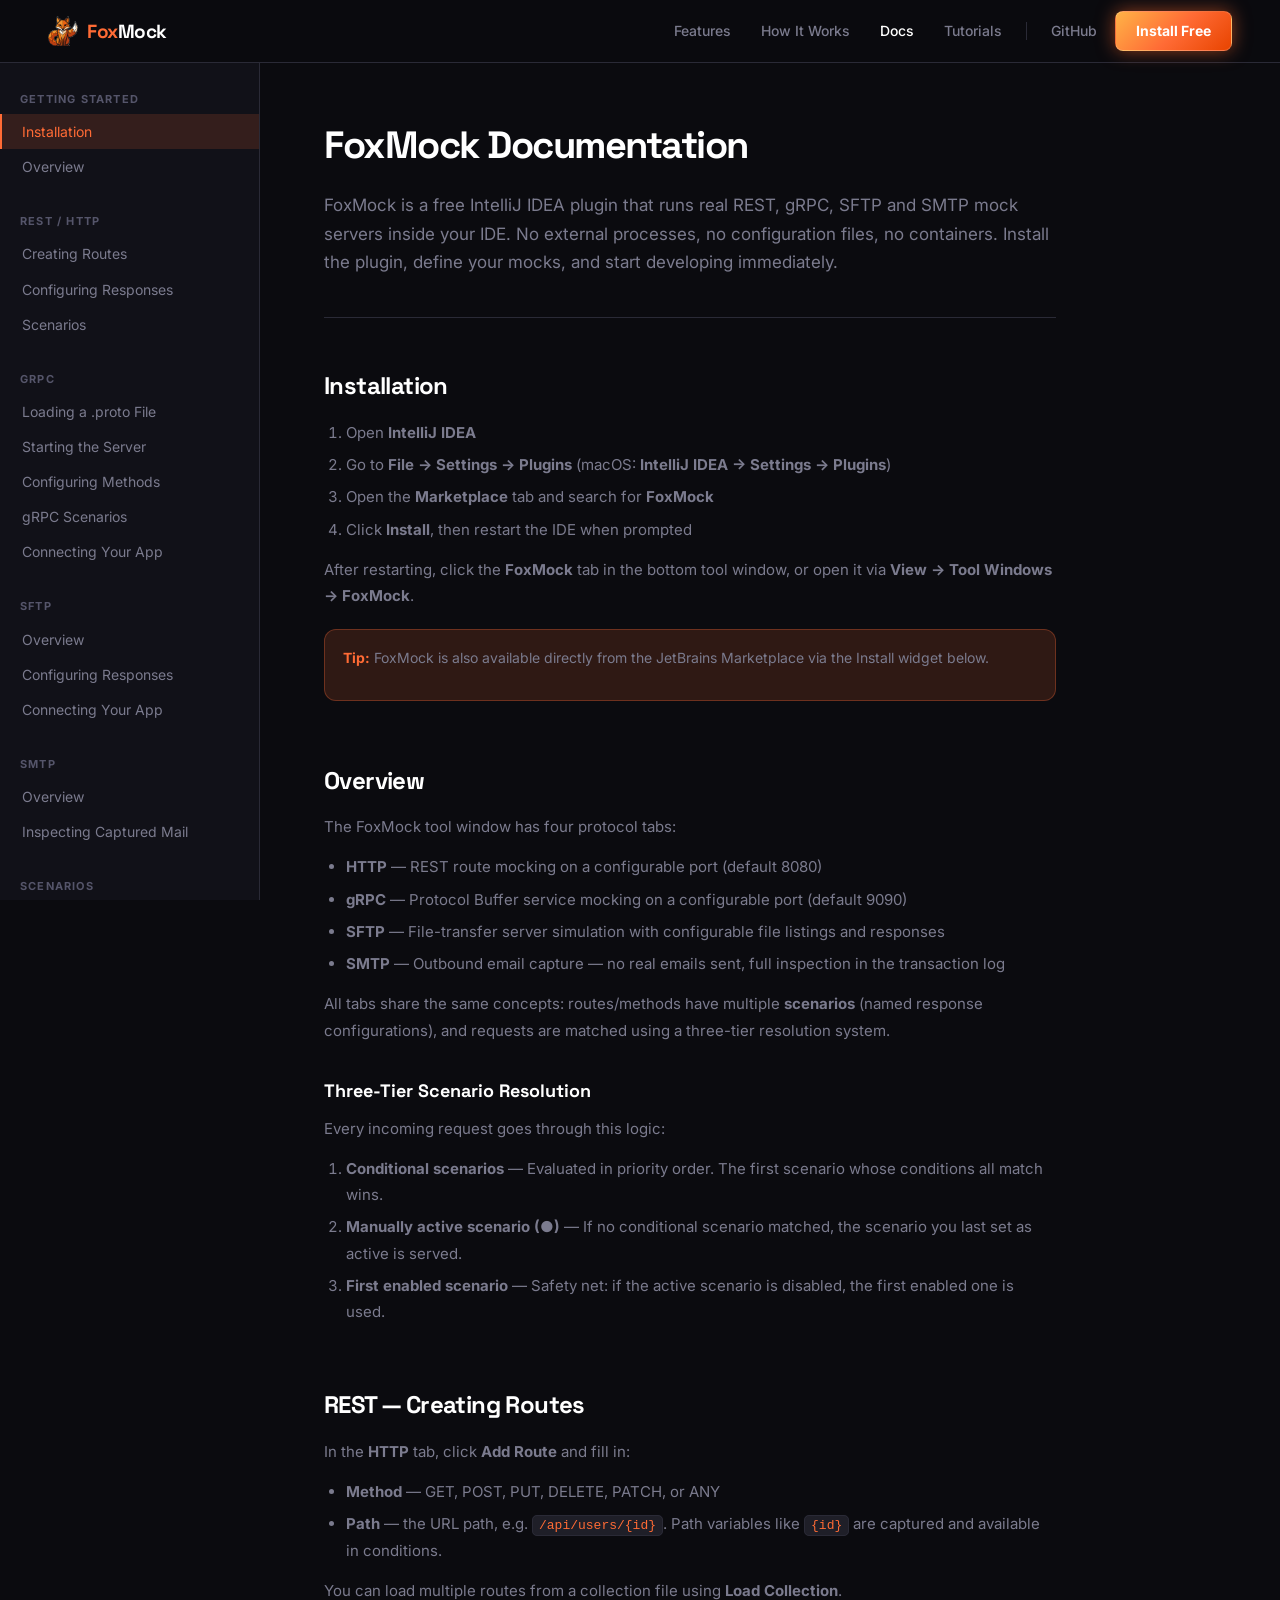
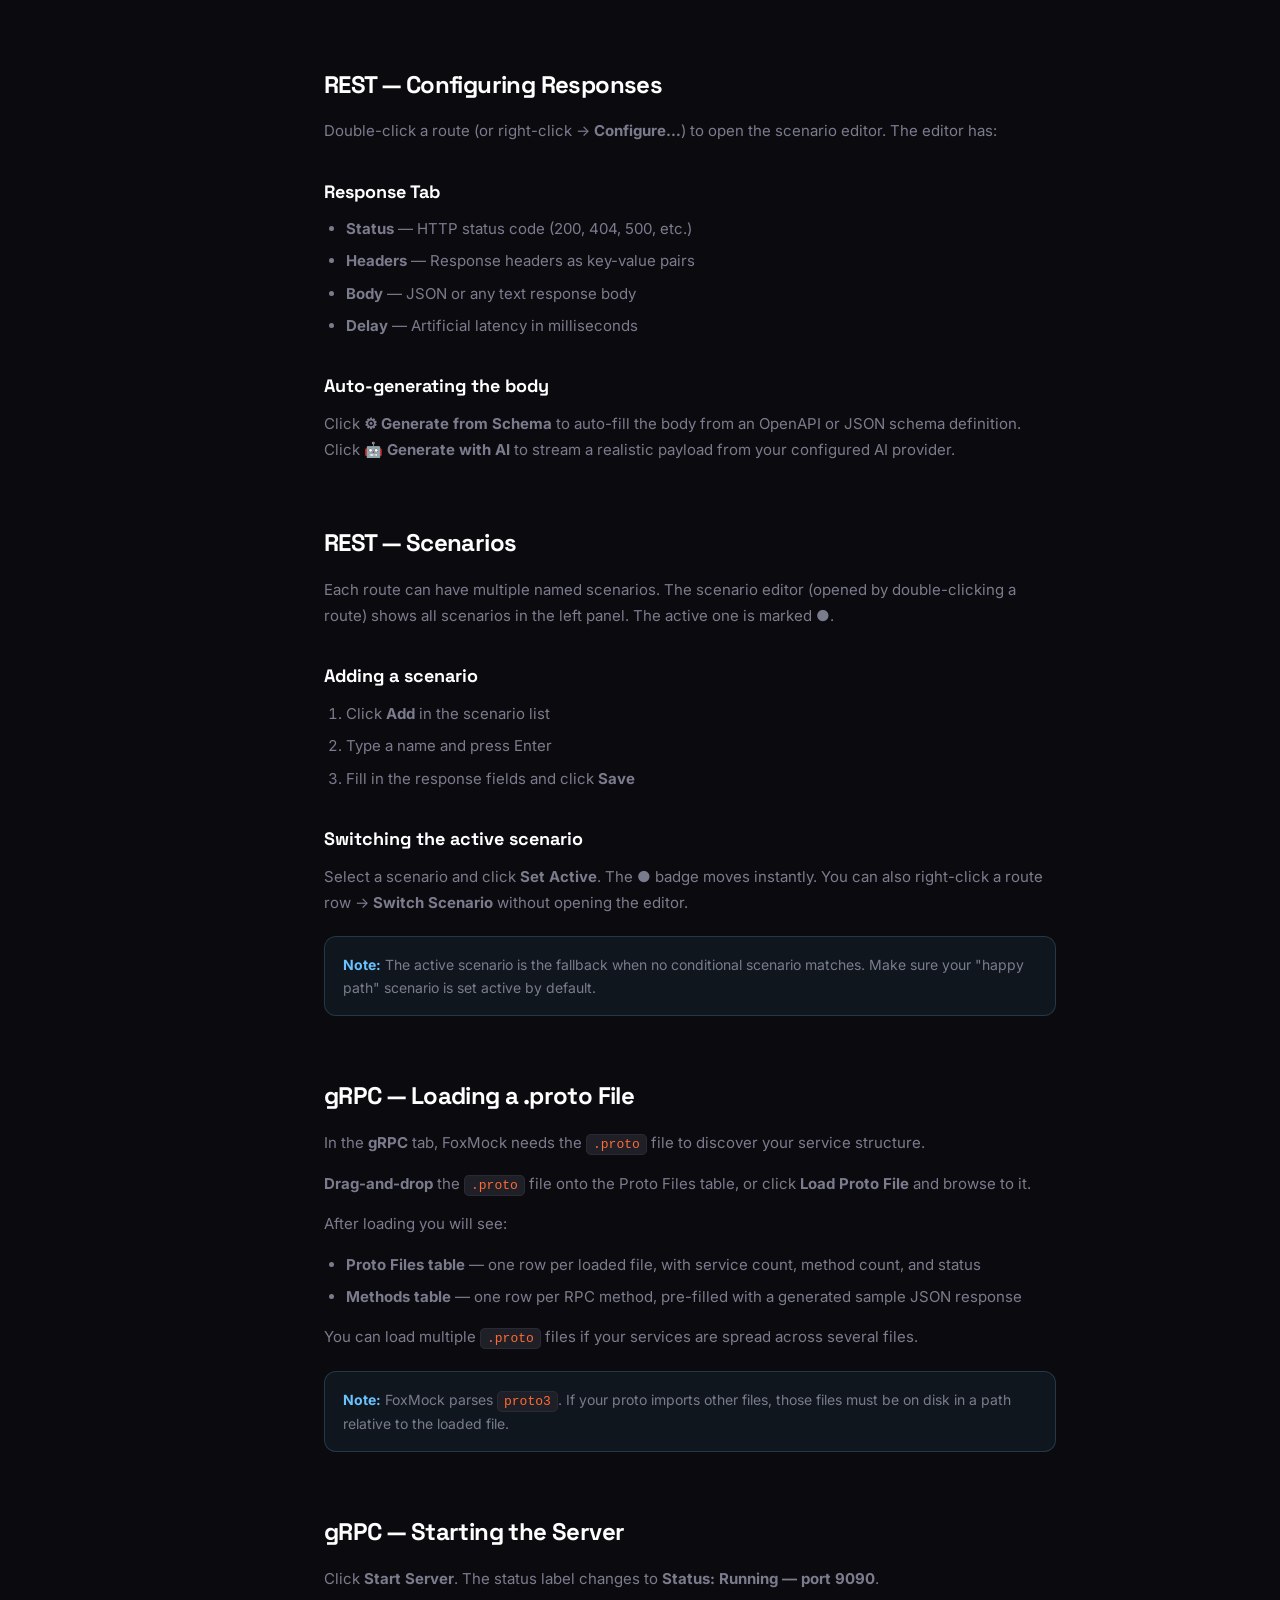
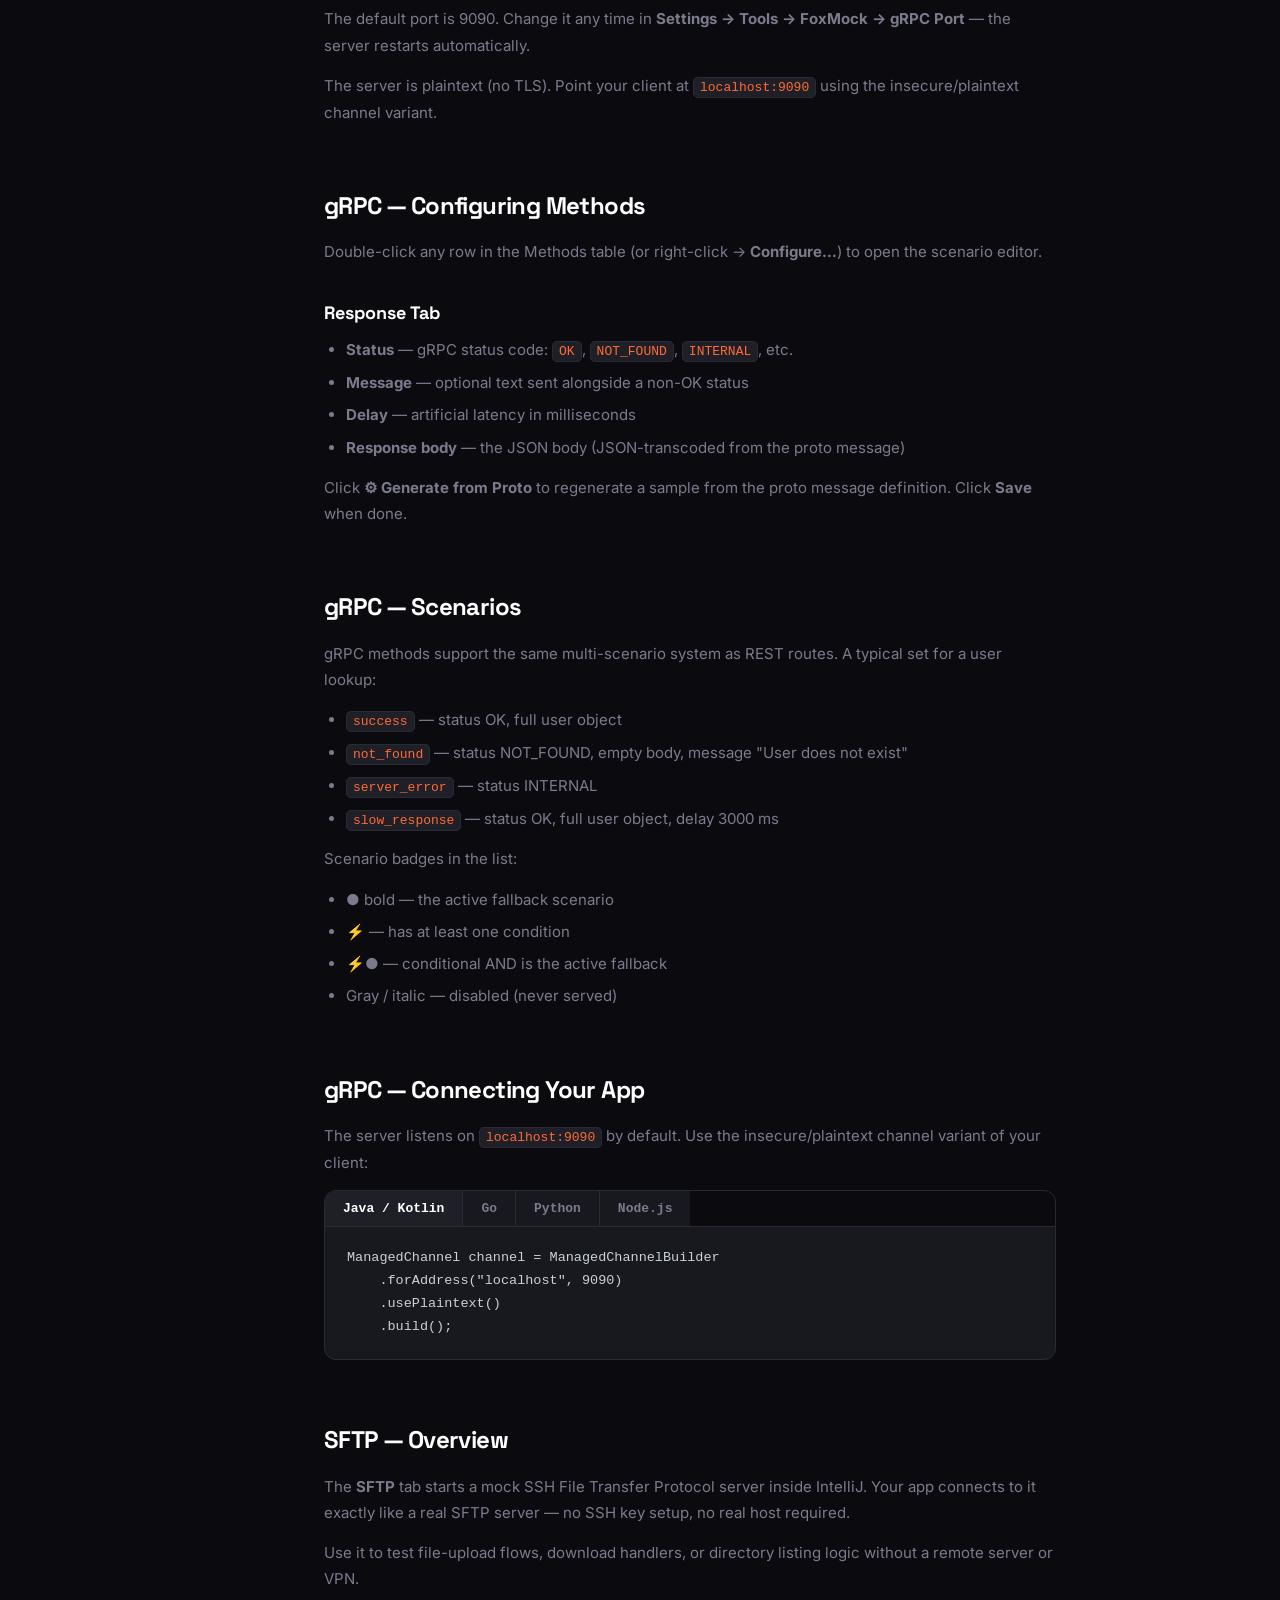
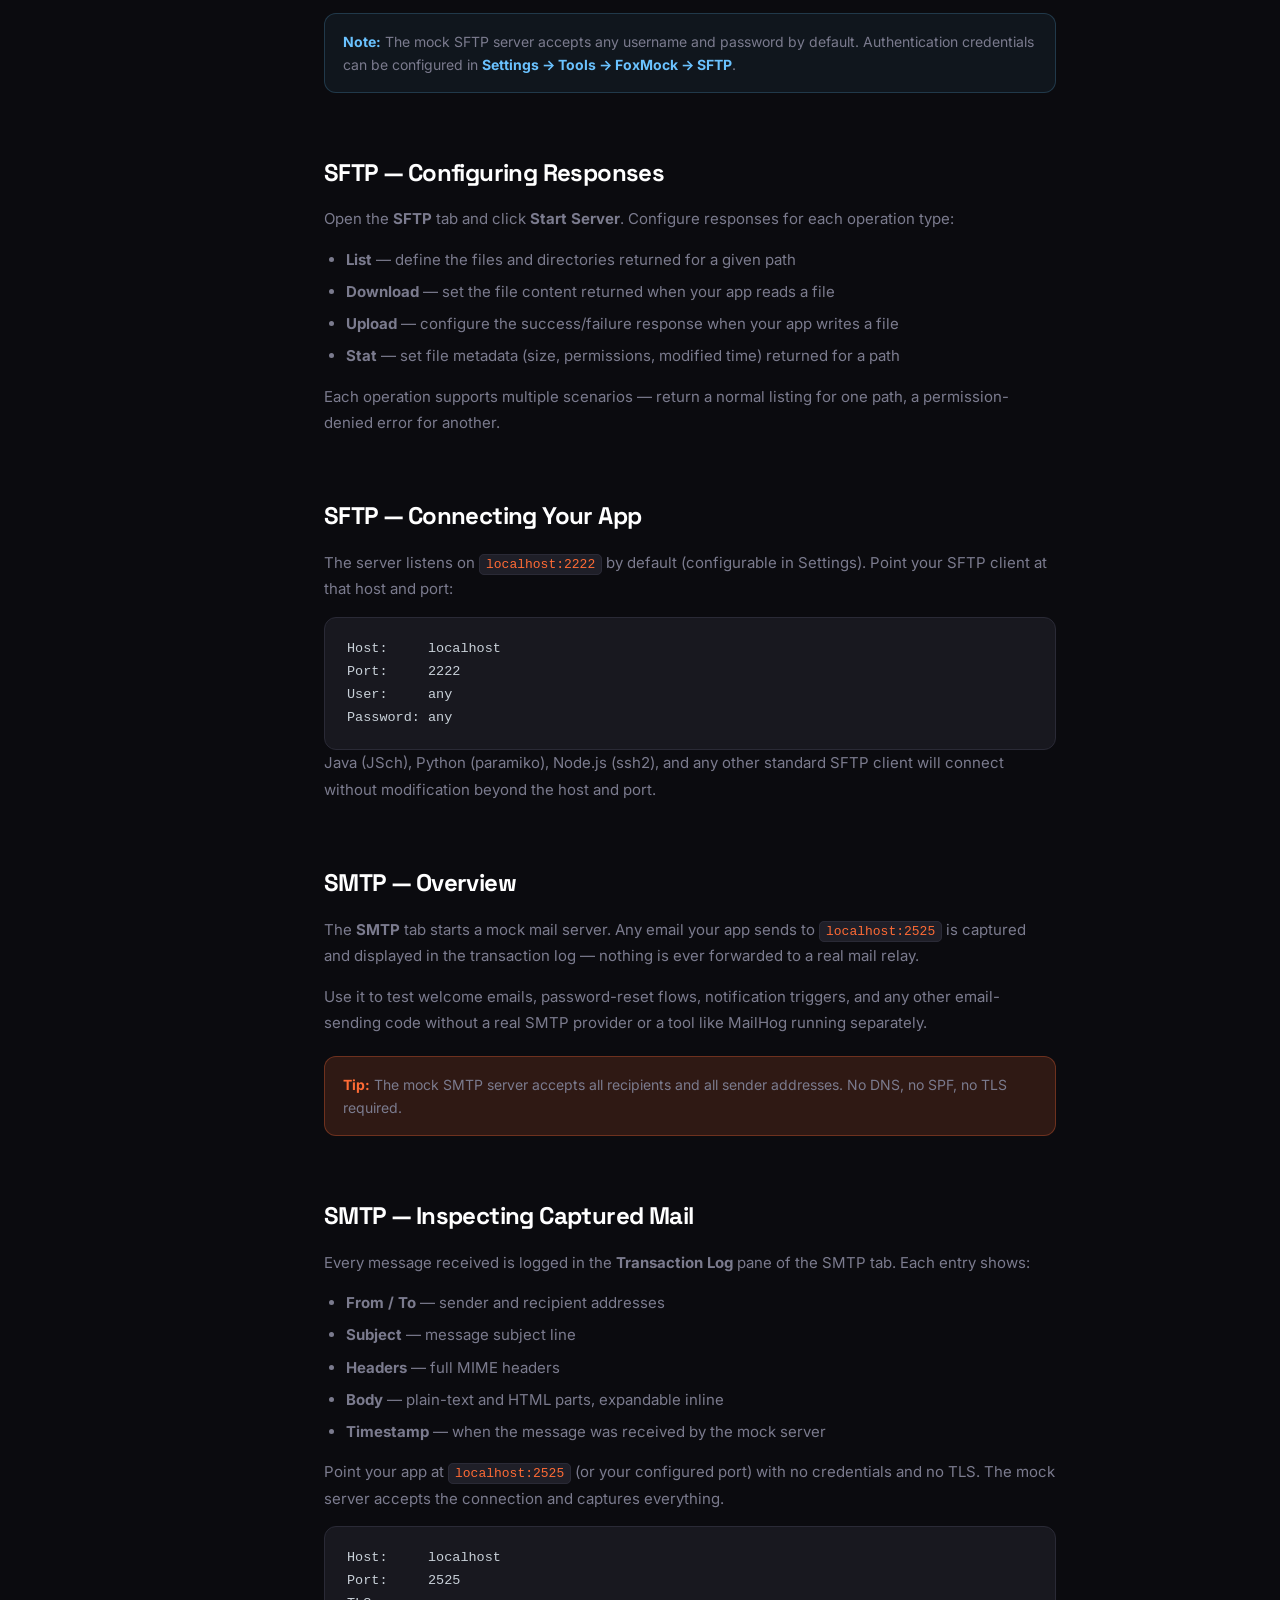
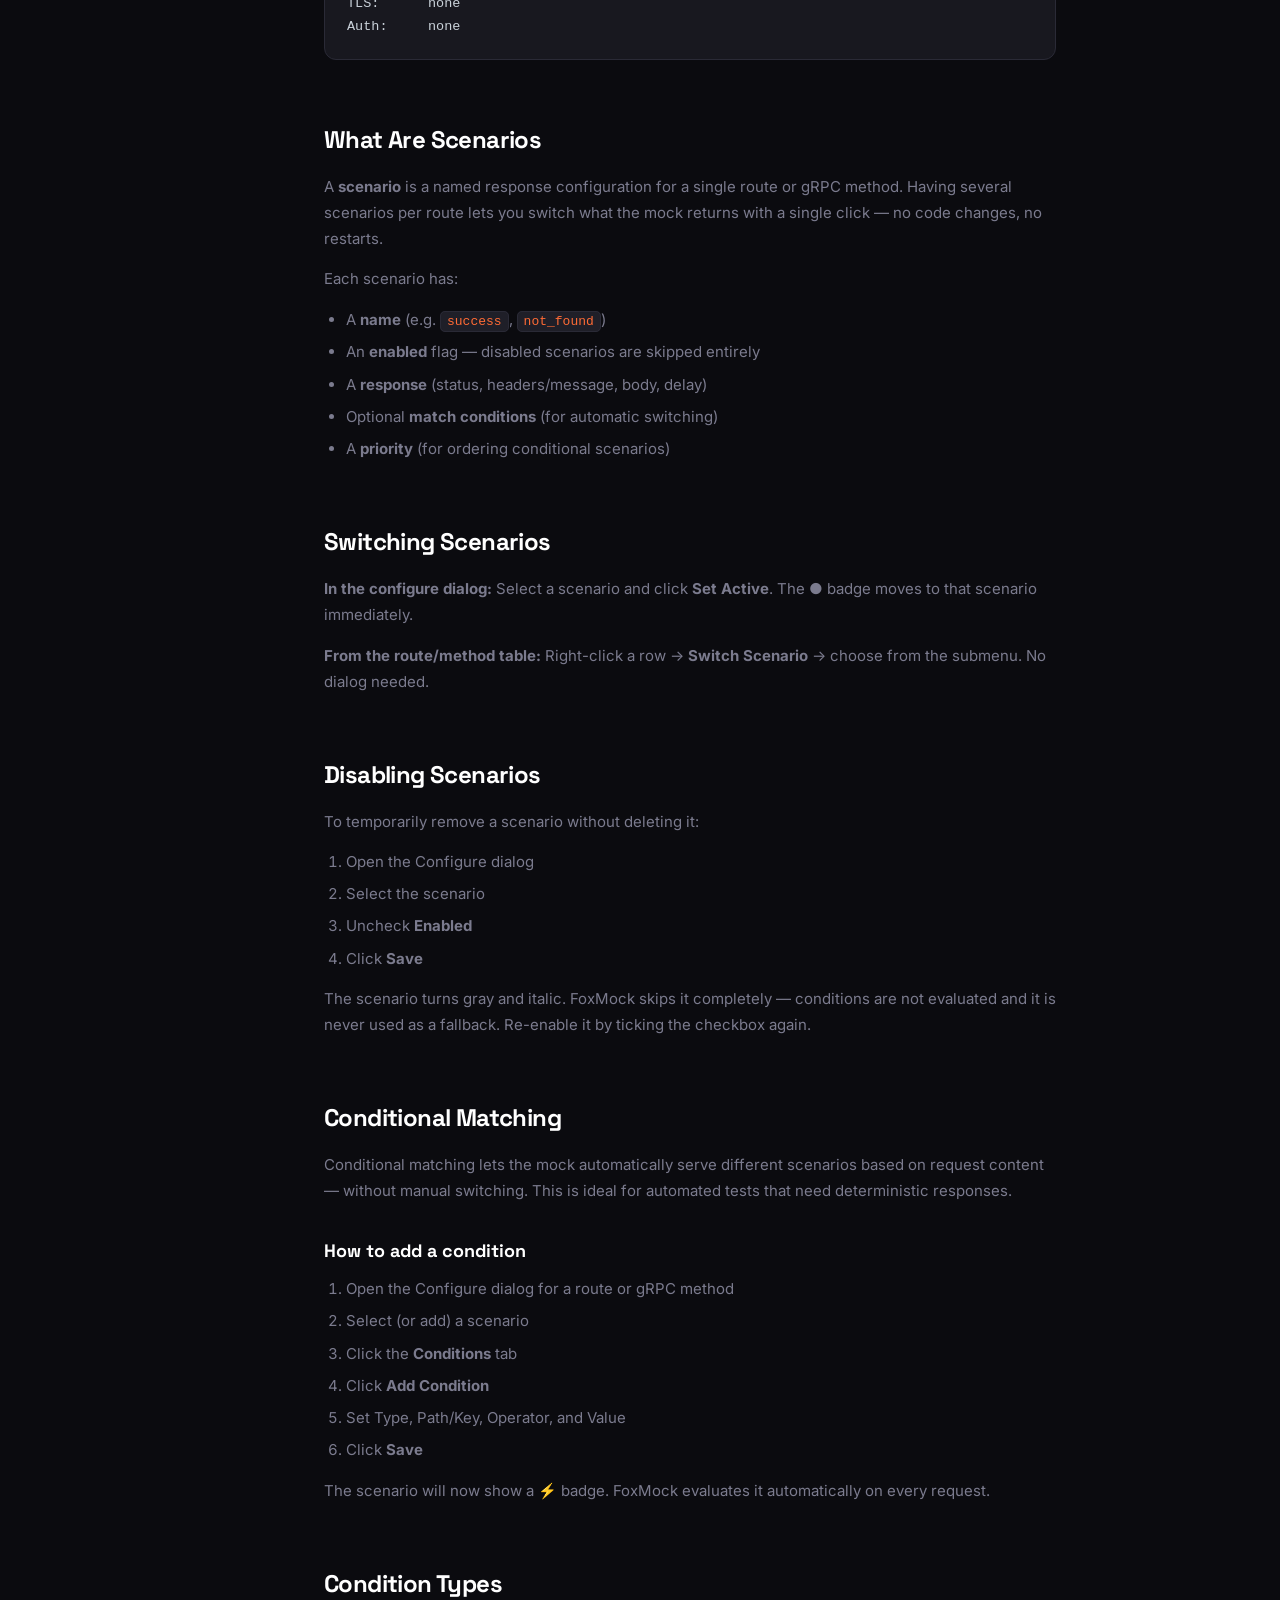
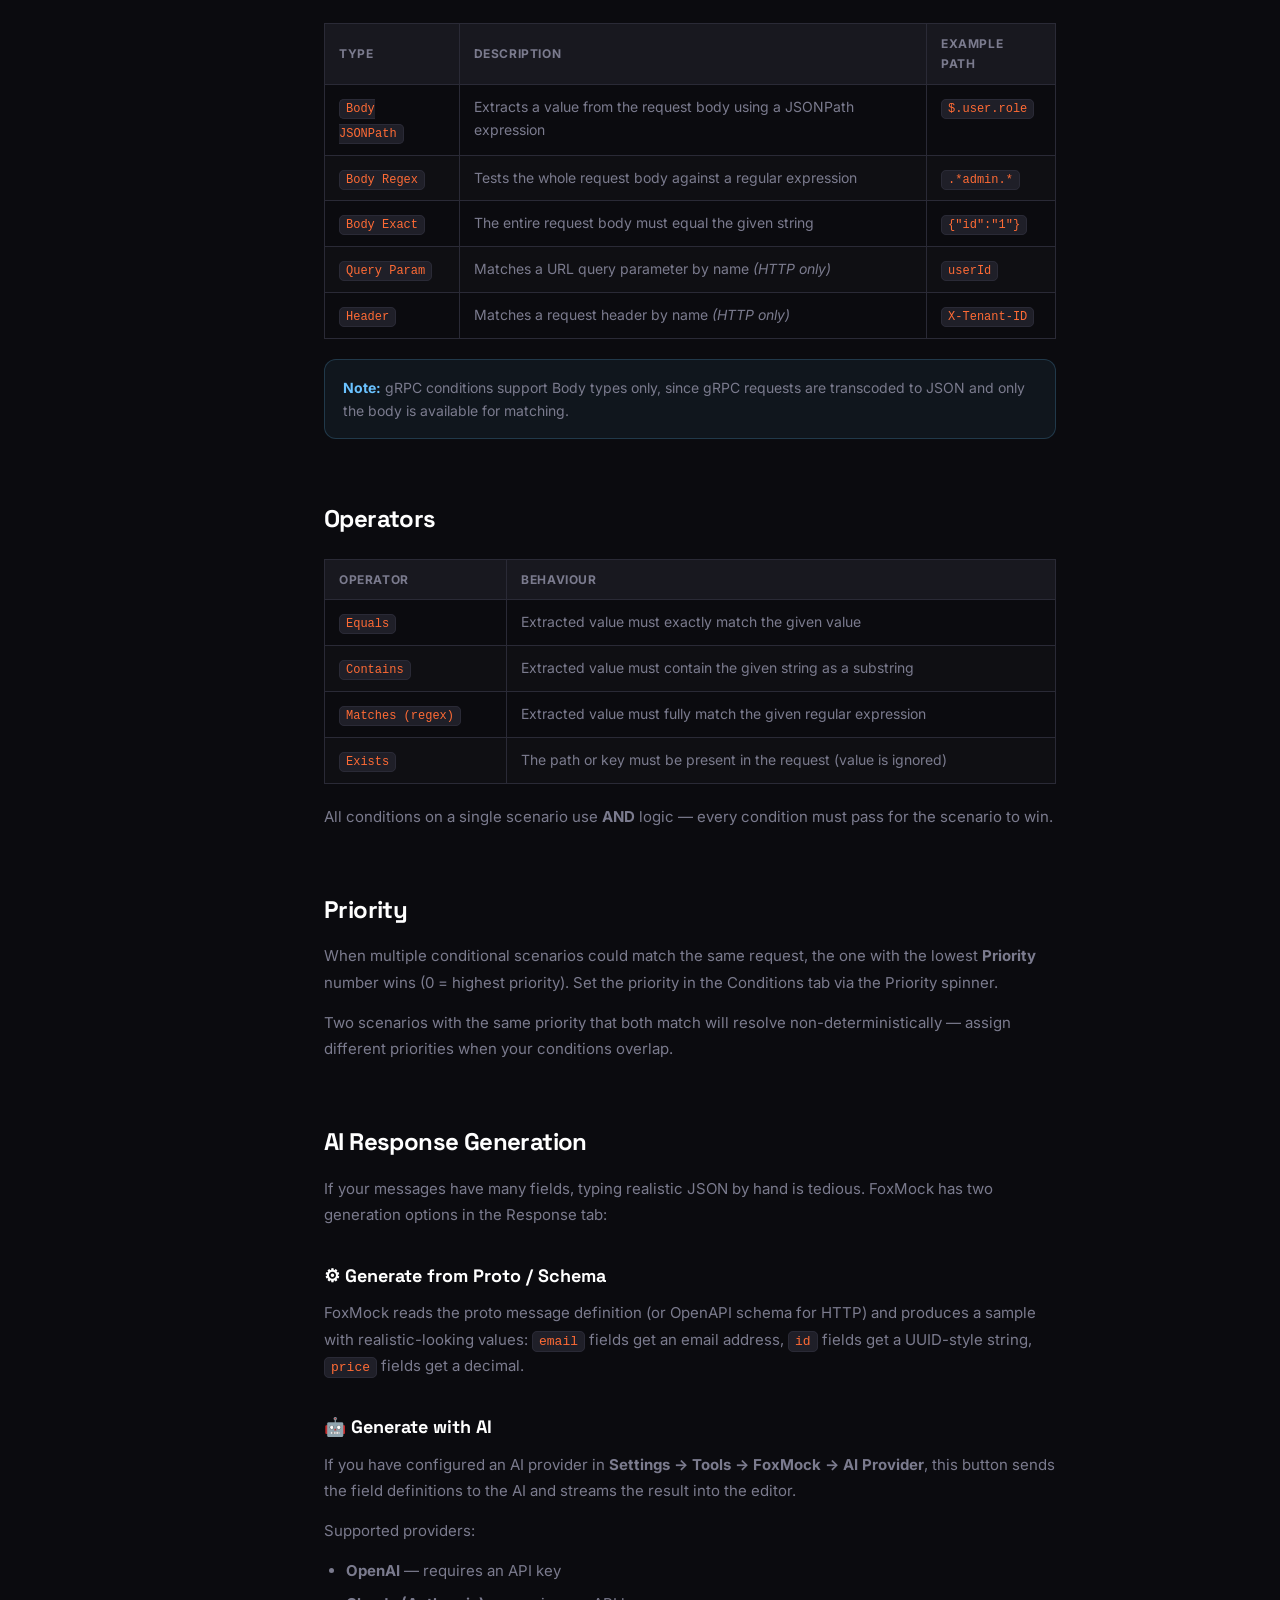
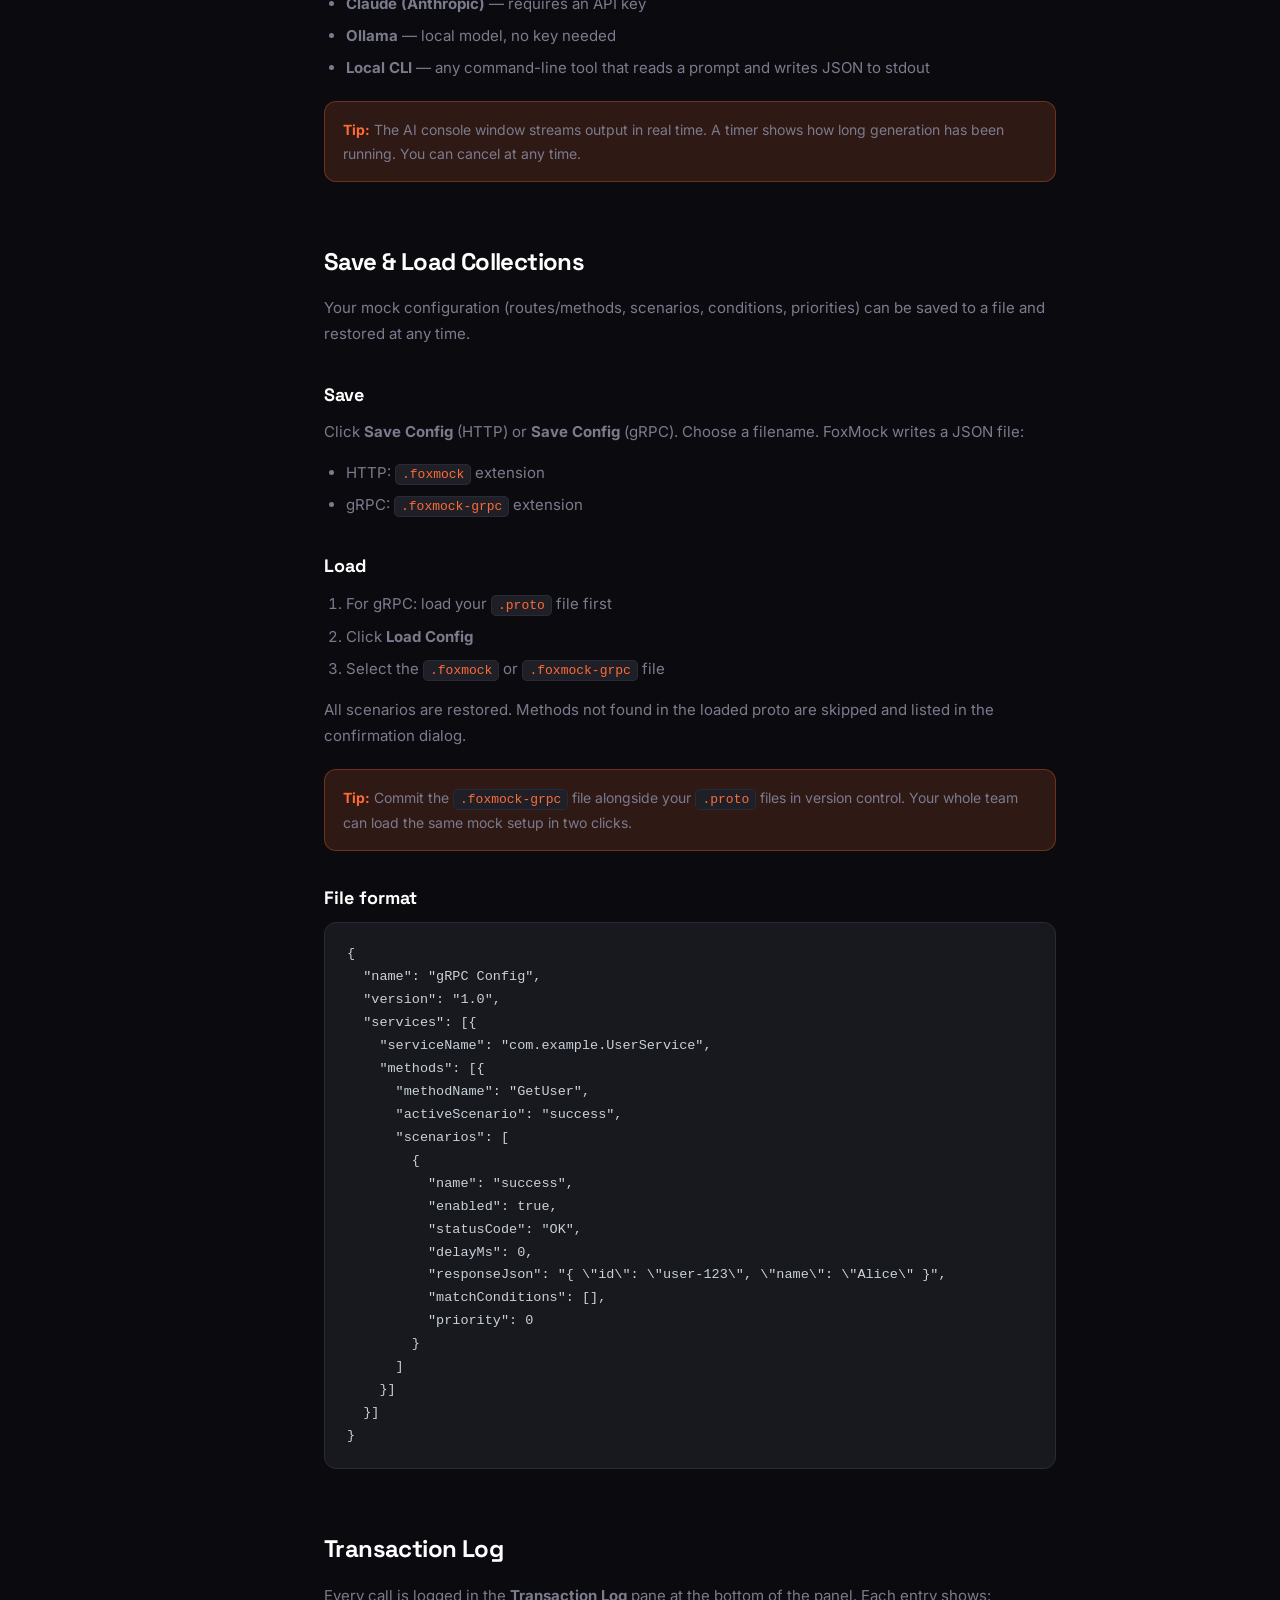
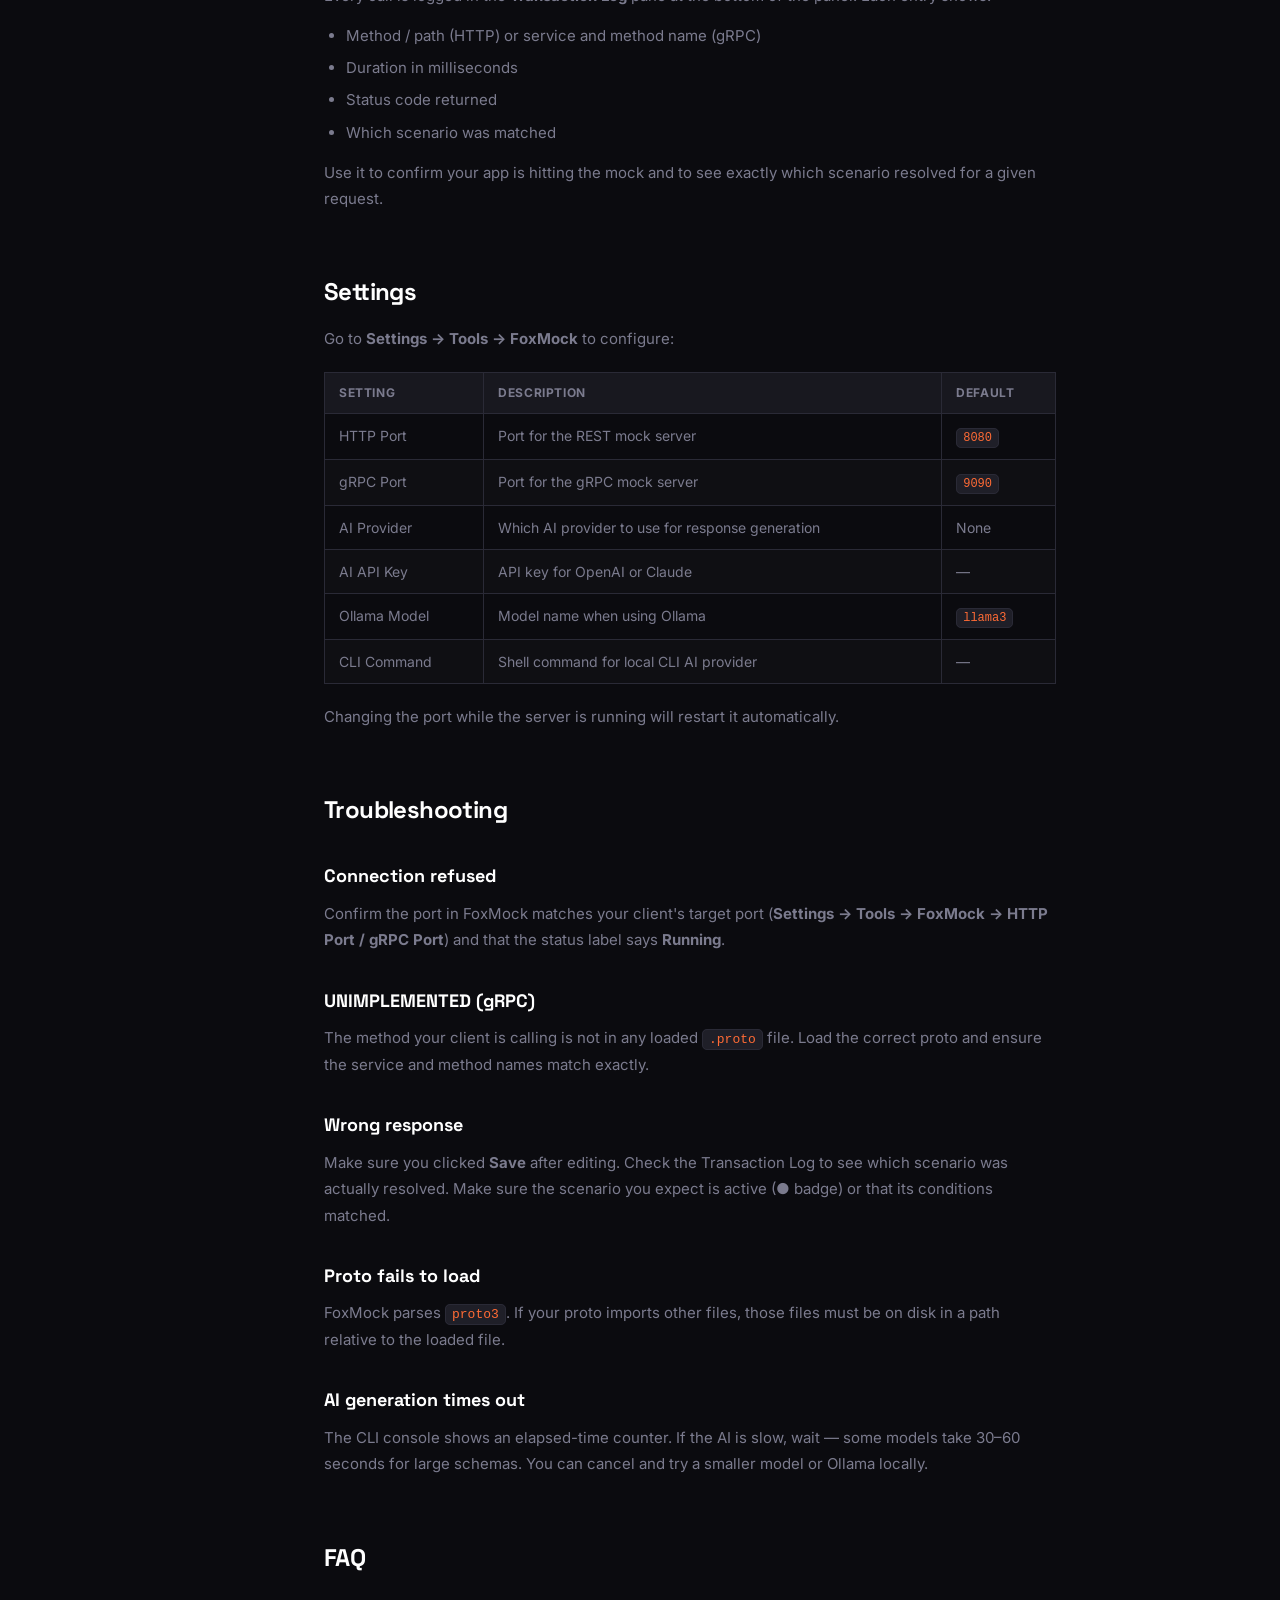
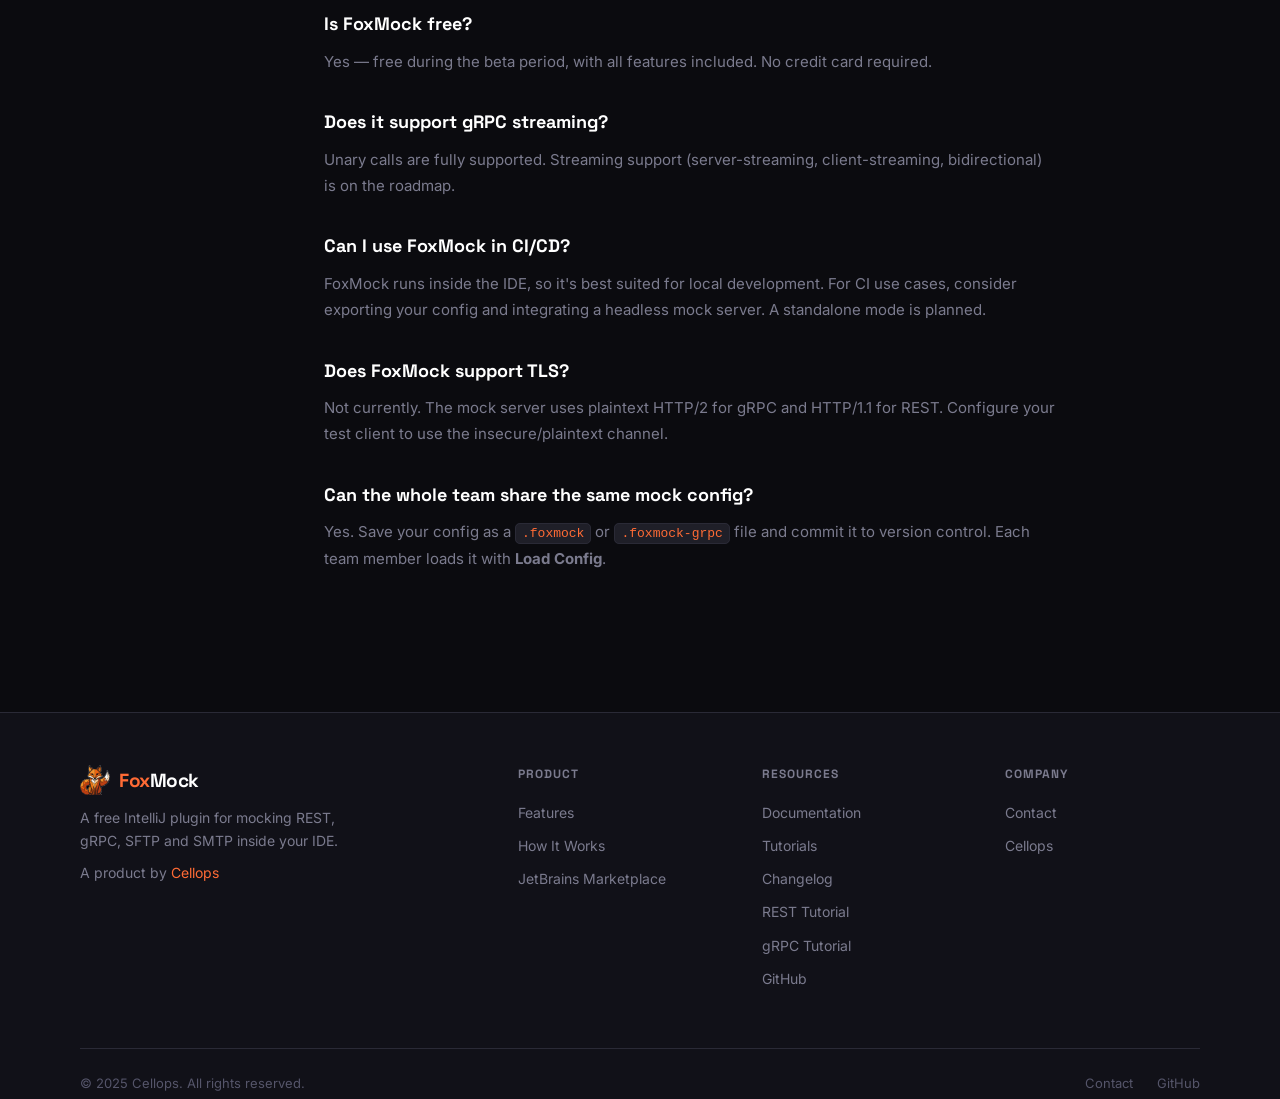
==== commit 7a5d9e1f: "Tutorials added. version log added" ====
--- a/docs/docs.html
+++ b/docs/docs.html
@@ -68,7 +68,7 @@
       <a href="index.html#features">Features</a>
       <a href="index.html#how-it-works">How It Works</a>
       <a href="docs.html" class="active">Docs</a>
-      <a href="tutorial.html">Tutorial</a>
+      <a href="tutorials.html">Tutorials</a>
       <div class="nav-sep"></div>
       <a href="https://github.com/YOUR_GITHUB/foxmock" target="_blank">GitHub</a>
       <a href="https://plugins.jetbrains.com/plugin/31488" target="_blank" class="btn-nav">Install Free</a>
@@ -758,6 +758,9 @@
     <div class="footer-col">
       <h4>Resources</h4>
       <a href="docs.html">Documentation</a>
+      <a href="tutorials.html">Tutorials</a>
+      <a href="changelog.html">Changelog</a>
+      <a href="tutorial-rest.html">REST Tutorial</a>
       <a href="tutorial.html">gRPC Tutorial</a>
       <a href="https://github.com/YOUR_GITHUB/foxmock" target="_blank">GitHub</a>
     </div>
--- a/docs/style.css
+++ b/docs/style.css
@@ -1355,6 +1355,256 @@
 }
 
 /* ================================
+   CHANGELOG
+================================ */
+.cl-release {
+  margin: 0 0 8px;
+}
+.cl-release-header {
+  display: flex;
+  align-items: center;
+  gap: 12px;
+  margin-bottom: 20px;
+  flex-wrap: wrap;
+}
+.cl-version {
+  font-family: var(--font-display);
+  font-size: 22px;
+  font-weight: 700;
+  color: var(--white);
+}
+.cl-badge {
+  font-size: 11px;
+  font-weight: 700;
+  padding: 3px 10px;
+  border-radius: 20px;
+  background: var(--dark-3);
+  border: 1px solid var(--border);
+  color: var(--text-dim);
+  text-transform: uppercase;
+  letter-spacing: 0.05em;
+}
+.cl-badge.new {
+  background: rgba(255,107,53,0.12);
+  border-color: rgba(255,107,53,0.4);
+  color: var(--orange);
+}
+.cl-date {
+  font-size: 13px;
+  color: var(--text-dim);
+  margin-left: auto;
+}
+.cl-release h3 {
+  font-size: 16px;
+  font-weight: 700;
+  color: var(--text);
+  margin: 20px 0 8px;
+}
+.cl-release ul {
+  padding-left: 20px;
+  margin: 0 0 4px;
+}
+.cl-release li {
+  font-size: 14px;
+  line-height: 1.75;
+  color: var(--text-muted);
+}
+.cl-release li strong { color: var(--text); }
+
+/* ================================
+   TUTORIALS LANDING
+================================ */
+.tutorials-grid {
+  display: grid;
+  grid-template-columns: 1fr 1fr;
+  gap: 28px;
+}
+.tutorial-card {
+  display: flex;
+  gap: 20px;
+  background: var(--dark-2);
+  border: 1px solid var(--border);
+  border-radius: var(--radius-lg);
+  padding: 32px 28px;
+  text-decoration: none;
+  color: var(--text);
+  transition: border-color 0.18s, transform 0.14s, box-shadow 0.18s;
+}
+.tutorial-card:hover {
+  border-color: var(--orange);
+  transform: translateY(-3px);
+  box-shadow: 0 8px 32px rgba(255,107,53,0.12);
+}
+.tutorial-card-icon {
+  font-size: 36px;
+  flex-shrink: 0;
+  line-height: 1;
+  margin-top: 2px;
+}
+.tutorial-card-body { flex: 1; }
+.tutorial-card-tags {
+  display: flex;
+  gap: 8px;
+  margin-bottom: 12px;
+}
+.tutorial-tag {
+  font-size: 11px;
+  font-weight: 600;
+  padding: 3px 9px;
+  border-radius: 20px;
+  background: var(--dark-3);
+  border: 1px solid var(--border);
+  color: var(--text-dim);
+  letter-spacing: 0.04em;
+  text-transform: uppercase;
+}
+.tutorial-tag.orange {
+  color: var(--orange);
+  background: rgba(255,107,53,0.08);
+  border-color: rgba(255,107,53,0.3);
+}
+.tutorial-tag.blue {
+  color: #6AC2FF;
+  background: rgba(106,194,255,0.08);
+  border-color: rgba(106,194,255,0.3);
+}
+.tutorial-card h2 {
+  font-size: 20px;
+  font-weight: 700;
+  margin: 0 0 10px;
+  line-height: 1.3;
+}
+.tutorial-card p {
+  font-size: 14px;
+  color: var(--text-muted);
+  line-height: 1.65;
+  margin-bottom: 16px;
+}
+.tutorial-card-covers {
+  list-style: none;
+  padding: 0;
+  margin: 0 0 20px;
+  display: flex;
+  flex-direction: column;
+  gap: 5px;
+}
+.tutorial-card-covers li {
+  font-size: 13px;
+  color: var(--text-dim);
+  padding-left: 16px;
+  position: relative;
+}
+.tutorial-card-covers li::before {
+  content: '✓';
+  position: absolute;
+  left: 0;
+  color: var(--orange);
+  font-size: 11px;
+}
+.tutorial-card-cta {
+  font-size: 14px;
+  font-weight: 600;
+  color: var(--orange);
+}
+@media (max-width: 768px) {
+  .tutorials-grid { grid-template-columns: 1fr; }
+  .tutorial-card { flex-direction: column; gap: 12px; }
+}
+
+/* ================================
+   REST TUTORIAL COMPONENTS
+================================ */
+.article-toc {
+  background: var(--dark-3);
+  border: 1px solid var(--border);
+  border-radius: var(--radius);
+  padding: 20px 24px;
+  margin: 28px 0;
+}
+.article-toc strong {
+  display: block;
+  font-size: 13px;
+  text-transform: uppercase;
+  letter-spacing: 0.06em;
+  color: var(--text-dim);
+  margin-bottom: 10px;
+}
+.article-toc ol {
+  margin: 0;
+  padding-left: 20px;
+  display: grid;
+  grid-template-columns: 1fr 1fr;
+  gap: 4px 32px;
+}
+.article-toc li { font-size: 14px; line-height: 1.8; }
+.article-toc a { color: var(--orange); }
+.article-toc a:hover { text-decoration: underline; }
+
+.scenario-table,
+.condition-ref-table {
+  width: 100%;
+  border: 1px solid var(--border);
+  border-radius: var(--radius);
+  overflow: hidden;
+  margin: 20px 0;
+  font-size: 14px;
+}
+.scenario-table-row,
+.crt-row {
+  display: grid;
+  gap: 0;
+  padding: 10px 16px;
+  border-bottom: 1px solid var(--border);
+  align-items: center;
+}
+.scenario-table-row { grid-template-columns: 1.4fr 0.4fr 1.6fr; }
+.crt-row            { grid-template-columns: 1.2fr 1.6fr 1.2fr; }
+.scenario-table-row:last-child,
+.crt-row:last-child { border-bottom: none; }
+.scenario-table-row.header,
+.crt-row.header {
+  background: var(--dark-3);
+  font-size: 11px;
+  text-transform: uppercase;
+  letter-spacing: 0.07em;
+  color: var(--text-dim);
+  font-weight: 600;
+}
+.scenario-table-row:not(.header):hover,
+.crt-row:not(.header):hover { background: var(--dark-3); }
+
+.tier-block {
+  display: flex;
+  flex-direction: column;
+  gap: 12px;
+  margin: 20px 0;
+}
+.tier {
+  display: flex;
+  align-items: flex-start;
+  gap: 16px;
+  background: var(--dark-3);
+  border: 1px solid var(--border);
+  border-radius: var(--radius);
+  padding: 16px 20px;
+}
+.tier-num {
+  flex-shrink: 0;
+  width: 28px;
+  height: 28px;
+  border-radius: 50%;
+  background: var(--orange);
+  color: var(--white);
+  font-weight: 700;
+  font-size: 14px;
+  display: flex;
+  align-items: center;
+  justify-content: center;
+  font-family: var(--font-display);
+}
+.tier-body { font-size: 15px; line-height: 1.65; }
+
+/* ================================
    RESPONSIVE
 ================================ */
 @media (max-width: 960px) {
